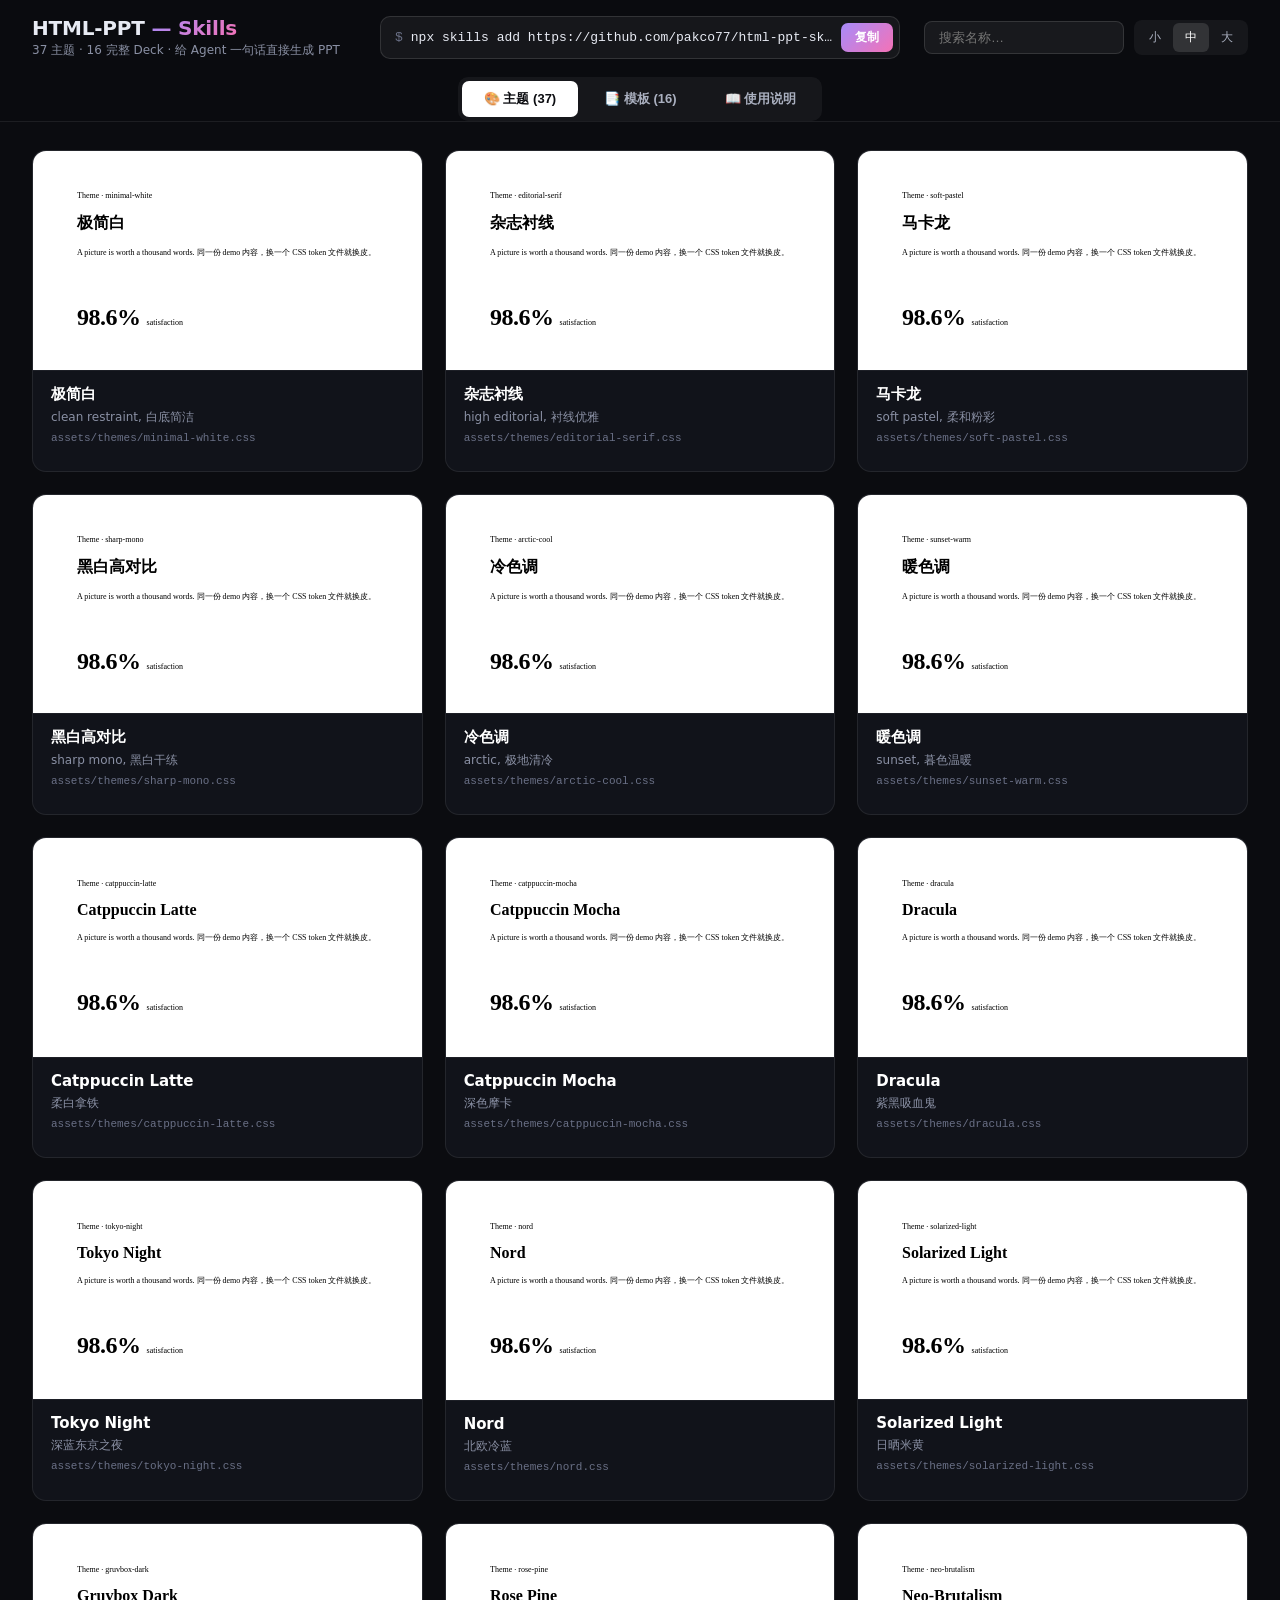
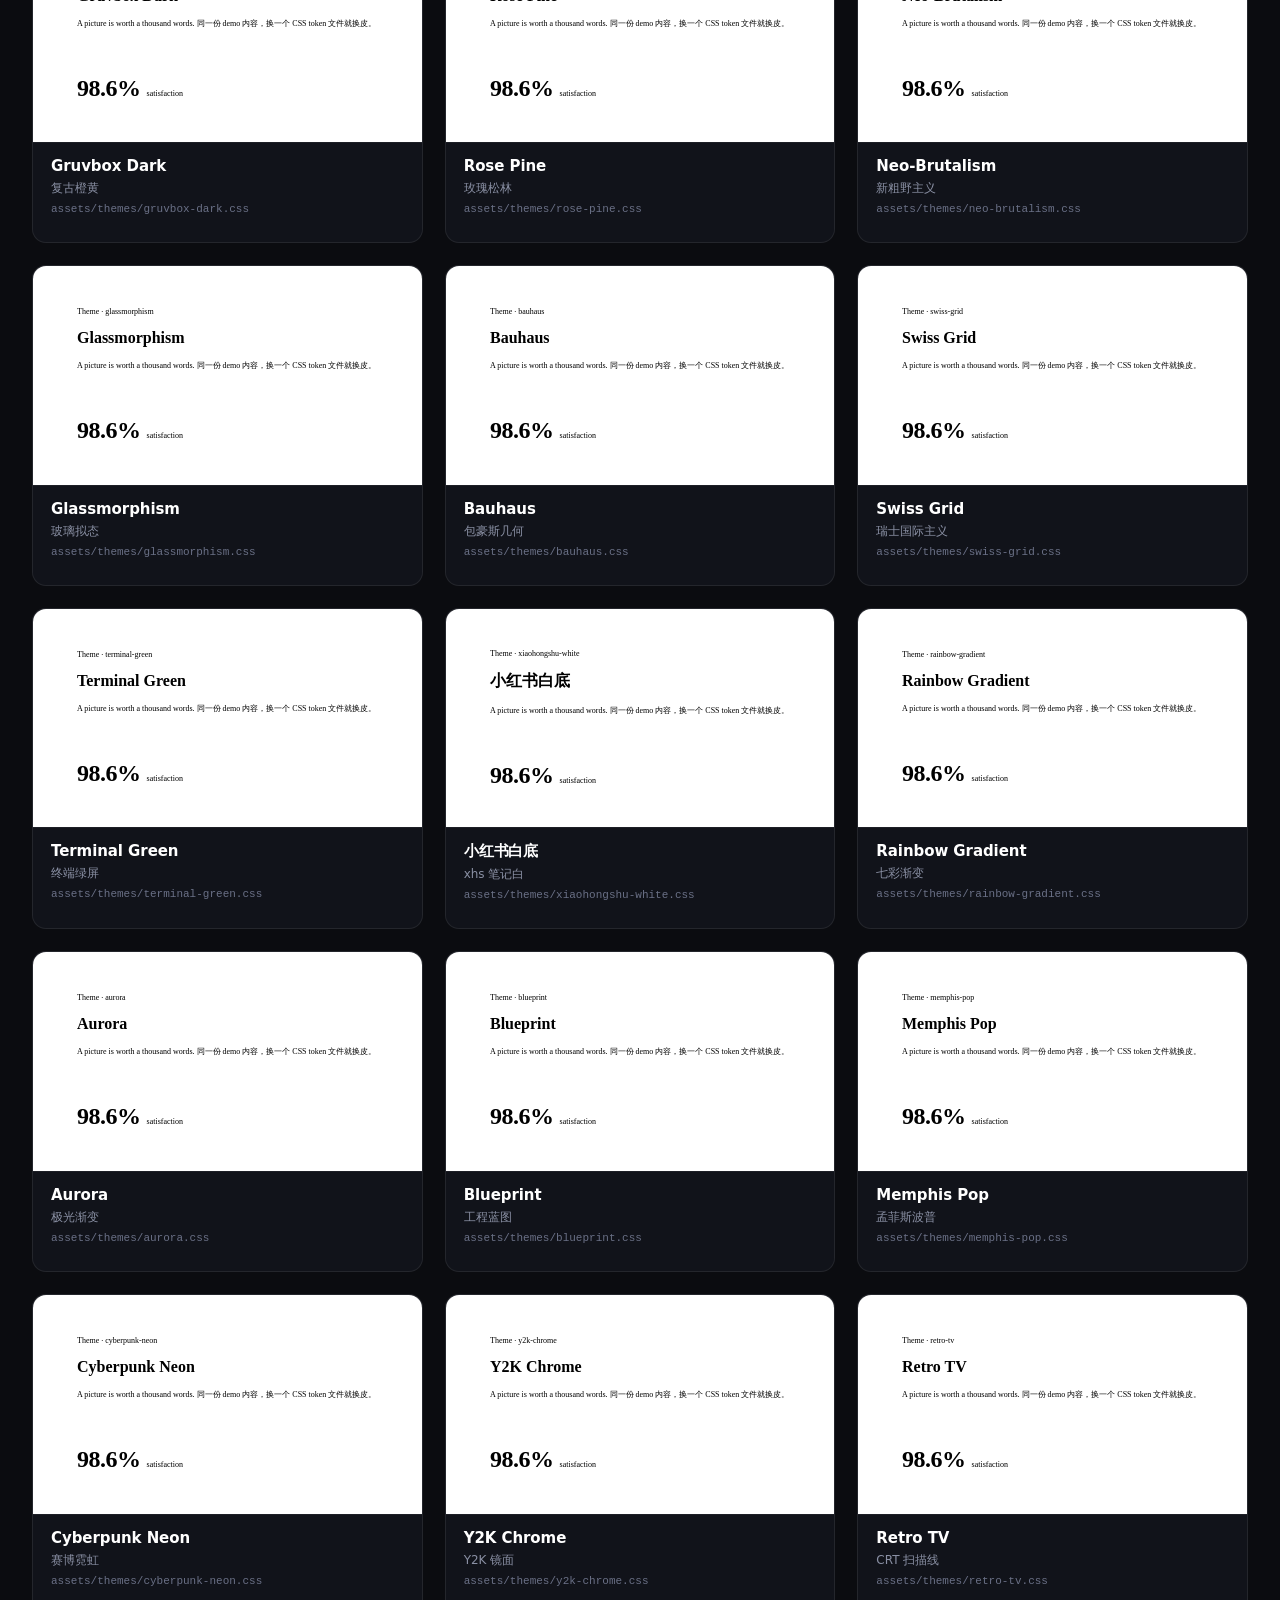
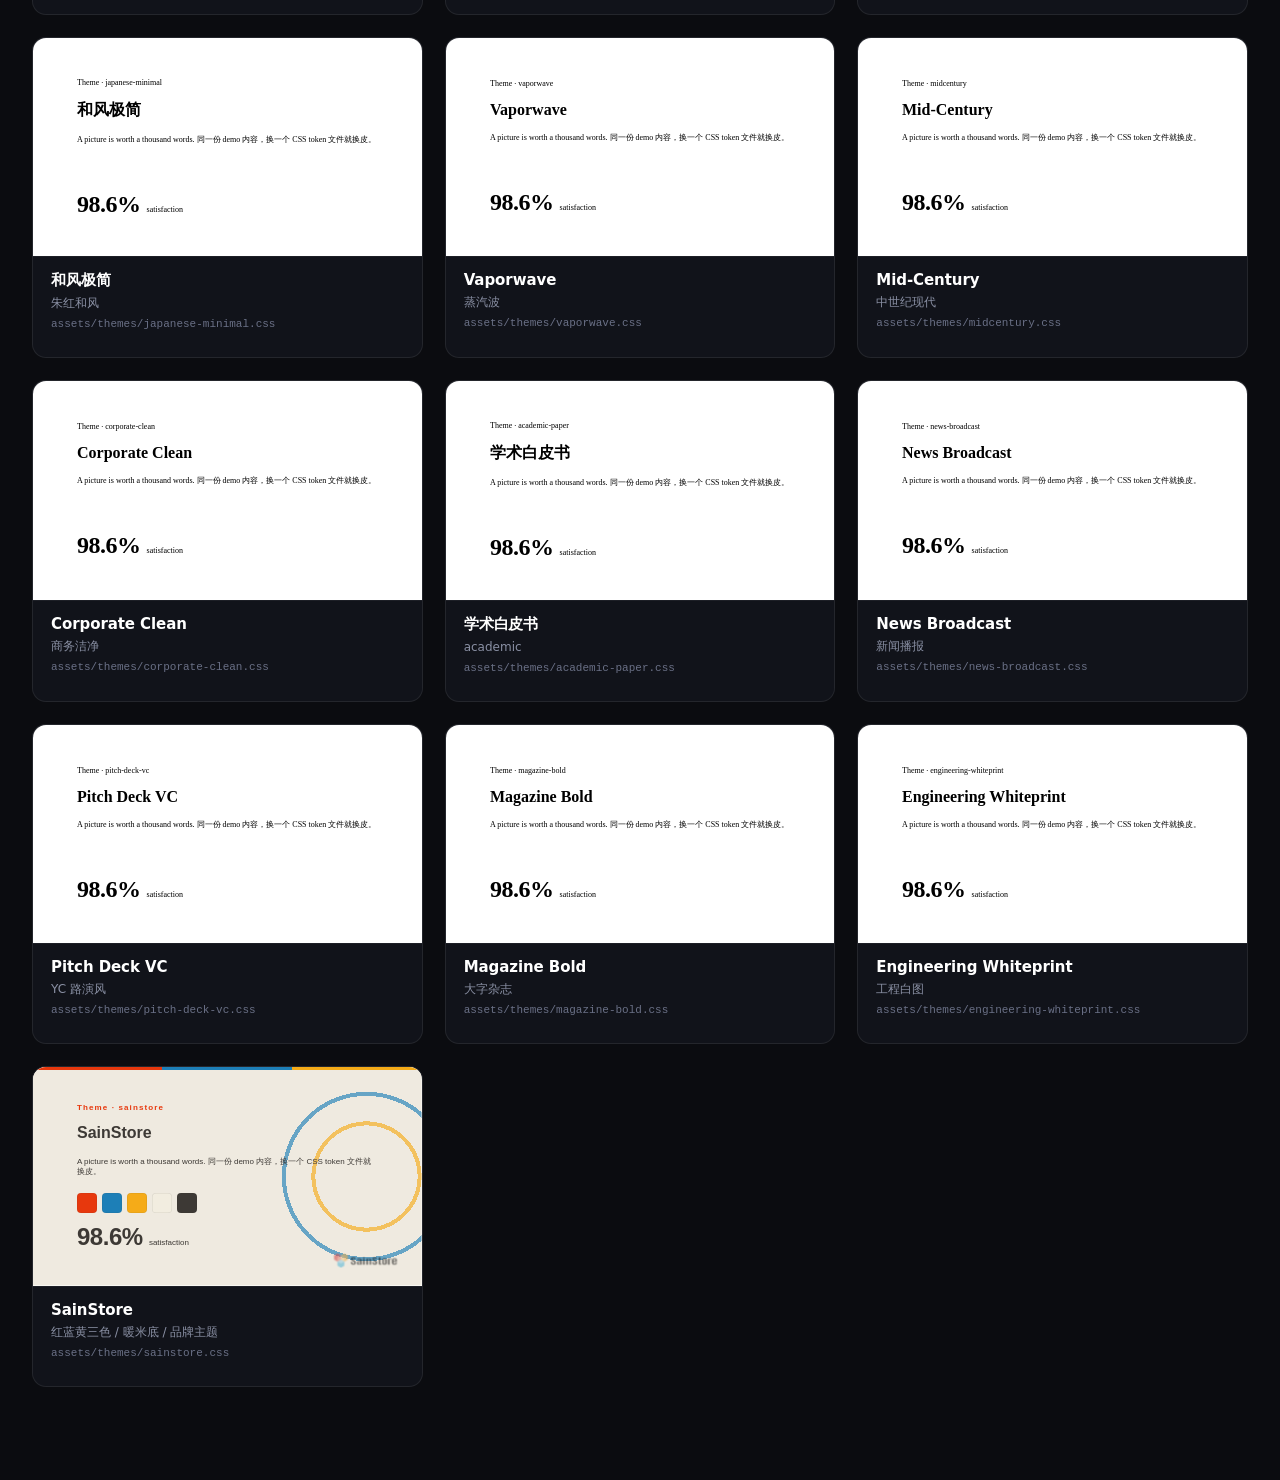
==== templates/style-picker.html @ f99159e6 "feat: bump to 37 themes × 16 full-decks + sainstore + style-picker - Add sainstore theme (electronic" ====
<!DOCTYPE html>
<html lang="zh-CN">
<head>
<meta charset="utf-8">
<title>HTML-PPT — Skills · 风格选择器</title>
<link rel="stylesheet" href="../assets/fonts.css">
<style>
  *{box-sizing:border-box}
  html,body{margin:0;background:#0b0c10;color:#e8ebf4;font-family:'Inter','PingFang SC',system-ui,sans-serif}

  /* ───── Header ───── */
  header{position:sticky;top:0;z-index:50;background:rgba(11,12,16,.92);backdrop-filter:blur(12px);
    border-bottom:1px solid rgba(255,255,255,.08);padding:16px 32px 0;
    display:grid;grid-template-columns:1fr auto 1fr;align-items:center;gap:24px;row-gap:14px}
  header .brand h1{margin:0;font-size:20px;letter-spacing:-.01em;font-weight:800}
  header .brand h1 .accent{background:linear-gradient(135deg,#a78bfa 0%,#f472b6 100%);
    -webkit-background-clip:text;background-clip:text;-webkit-text-fill-color:transparent;color:transparent}
  header .brand .sub{color:#8a90a4;font-size:12px;margin-top:2px}

  /* 中间安装命令 */
  .install{display:flex;align-items:center;gap:8px;background:rgba(255,255,255,.05);
    border:1px solid rgba(255,255,255,.12);border-radius:10px;padding:6px 6px 6px 14px;
    font-family:'JetBrains Mono','SFMono-Regular',monospace;font-size:13px;color:#cfd4e2;
    max-width:520px}
  .install .prompt{color:#6a7086;user-select:none}
  .install code{flex:1;white-space:nowrap;overflow:hidden;text-overflow:ellipsis;color:#e8ebf4}
  .install button{background:linear-gradient(135deg,#a78bfa 0%,#f472b6 100%);color:#fff;border:0;
    padding:6px 14px;border-radius:7px;cursor:pointer;font-size:12px;font-weight:600;
    font-family:'Inter',sans-serif;transition:.15s;white-space:nowrap}
  .install button:hover{transform:translateY(-1px);box-shadow:0 6px 16px rgba(167,139,250,.4)}
  .install button.ok{background:#1aaf6c}

  /* 右上控件 */
  .controls{display:flex;gap:10px;align-items:center;justify-content:flex-end;flex-wrap:wrap}
  .controls input[type=search]{background:rgba(255,255,255,.06);border:1px solid rgba(255,255,255,.12);
    color:#e8ebf4;padding:8px 14px;border-radius:8px;font-size:13px;width:200px;outline:none}
  .controls input[type=search]:focus{border-color:#a78bfa}
  .controls .size-toggle{display:flex;background:rgba(255,255,255,.05);border-radius:8px;padding:3px}
  .controls .size-toggle button{padding:6px 12px;font-size:12px;color:#aab0c0;background:transparent;
    border:0;border-radius:6px;cursor:pointer}
  .controls .size-toggle button.active{background:rgba(255,255,255,.12);color:#fff}

  /* Tabs */
  .tabs{grid-column:1/-1;display:flex;gap:4px;background:rgba(255,255,255,.05);padding:4px;
    border-radius:10px;width:fit-content;margin:0 auto;margin-top:4px}
  .tab{padding:9px 22px;font-size:13px;font-weight:600;color:#aab0c0;border:0;background:transparent;
    border-radius:7px;cursor:pointer;transition:.15s}
  .tab.active{background:#fff;color:#0b0c10}
  .tab:not(.active):hover{color:#fff;background:rgba(255,255,255,.08)}

  /* Grid */
  main{padding:28px 32px 80px}
  .grid{display:grid;gap:22px}
  .grid.size-s{grid-template-columns:repeat(auto-fill,minmax(280px,1fr))}
  .grid.size-m{grid-template-columns:repeat(auto-fill,minmax(380px,1fr))}
  .grid.size-l{grid-template-columns:repeat(auto-fill,minmax(520px,1fr))}

  .card{background:#11131a;border:1px solid rgba(255,255,255,.08);border-radius:14px;overflow:hidden;
    transition:.2s;cursor:pointer;display:flex;flex-direction:column;position:relative}
  .card:hover{border-color:rgba(167,139,250,.5);transform:translateY(-2px);
    box-shadow:0 18px 40px rgba(0,0,0,.4)}
  /* 复制按钮（右上角，独立点击不冒泡） */
  .card .copy-btn{position:absolute;top:10px;left:10px;z-index:12;
    display:inline-flex;align-items:center;gap:6px;
    padding:6px 12px;border-radius:999px;border:0;cursor:pointer;
    background:rgba(11,12,16,.78);color:#fff;font-size:11px;font-weight:600;
    letter-spacing:.04em;backdrop-filter:blur(8px);
    box-shadow:0 4px 12px rgba(0,0,0,.4);
    opacity:0;transform:translateY(-4px);transition:.18s;
    font-family:'Inter',sans-serif}
  .card:hover .copy-btn{opacity:1;transform:translateY(0)}
  .card .copy-btn:hover{background:rgba(167,139,250,.9)}
  .card.copied .copy-btn{opacity:1;transform:translateY(0);background:#1aaf6c}
  /* 右下角放大提示 */
  .card .zoom-hint{position:absolute;bottom:78px;right:10px;z-index:11;
    padding:5px 10px;border-radius:6px;font-size:10px;letter-spacing:.06em;
    background:rgba(11,12,16,.7);color:#cfd4e2;backdrop-filter:blur(6px);
    opacity:0;transition:.18s;pointer-events:none;font-family:'JetBrains Mono',monospace}
  .card:hover .zoom-hint{opacity:1}
  .preview{position:relative;background:#fff;aspect-ratio:16/9;overflow:hidden}
  .preview iframe{position:absolute;top:0;left:0;width:200%;height:200%;border:0;
    transform:scale(.5);transform-origin:top left;pointer-events:none}
  .preview .badge{position:absolute;top:10px;right:10px;padding:4px 10px;border-radius:999px;
    background:rgba(0,0,0,.55);color:#fff;font-size:10px;letter-spacing:.1em;text-transform:uppercase;
    font-family:'JetBrains Mono',monospace;backdrop-filter:blur(6px);z-index:10}
  .preview .badge.extracted{background:rgba(96,165,250,.7)}
  .preview .badge.scenario{background:rgba(167,139,250,.7)}
  .meta{padding:14px 18px 16px;border-top:1px solid rgba(255,255,255,.05)}
  .meta .name{font-size:15px;font-weight:700;color:#fff;margin:0 0 4px;letter-spacing:-.005em}
  .meta .desc{font-size:12px;color:#8a90a4;margin:0;line-height:1.5}
  .meta .id{font-family:'JetBrains Mono',monospace;font-size:11px;color:#6a7086;margin-top:6px}

  .empty{padding:60px 20px;text-align:center;color:#6a7086;font-size:14px}

  /* Modal 放大预览 */
  .modal{position:fixed;inset:0;background:rgba(0,0,0,.85);z-index:100;display:none;
    align-items:center;justify-content:center;padding:40px}
  .modal.open{display:flex}
  .modal-wrap{position:relative;width:min(1280px,100%);height:min(720px,100%)}
  .modal-inner{background:#fff;width:100%;height:100%;
    border-radius:14px;overflow:hidden;position:relative;box-shadow:0 40px 100px rgba(0,0,0,.6)}
  .modal-inner iframe{width:100%;height:100%;border:0;display:block}
  .modal-close{position:absolute;top:-44px;right:0;background:rgba(255,255,255,.1);color:#fff;
    border:0;width:36px;height:36px;border-radius:50%;cursor:pointer;font-size:20px}
  .modal-close:hover{background:rgba(255,255,255,.2)}
  .modal-name{position:absolute;top:-44px;left:0;color:#e8ebf4;font-size:14px;
    font-family:'JetBrains Mono',monospace}
  .modal-copy{position:absolute;top:-44px;right:50px;background:linear-gradient(135deg,#a78bfa,#f472b6);
    color:#fff;border:0;padding:8px 16px;border-radius:8px;cursor:pointer;font-size:12px;
    font-weight:600;font-family:'Inter',sans-serif;display:inline-flex;align-items:center;gap:6px}
  .modal-copy:hover{transform:translateY(-1px);box-shadow:0 6px 16px rgba(167,139,250,.4)}
  .modal-copy.ok{background:#1aaf6c}

  /* Toast */
  .toast{position:fixed;bottom:30px;left:50%;transform:translateX(-50%) translateY(80px);
    background:#1aaf6c;color:#fff;padding:14px 24px;border-radius:12px;
    box-shadow:0 18px 40px rgba(0,0,0,.5);font-size:14px;font-weight:600;z-index:200;
    opacity:0;transition:.3s;pointer-events:none;display:flex;align-items:center;gap:10px}
  .toast.show{opacity:1;transform:translateX(-50%) translateY(0)}
  .toast .icon{font-size:18px}

  /* 使用说明页 */
  .guide{max-width:920px;margin:0 auto;padding:8px 4px 0}
  .guide h2{font-size:22px;margin:36px 0 14px;color:#fff;letter-spacing:-.01em;
    display:flex;align-items:center;gap:10px}
  .guide h2 .num{display:inline-flex;align-items:center;justify-content:center;
    width:30px;height:30px;border-radius:8px;background:linear-gradient(135deg,#a78bfa,#f472b6);
    font-size:14px;font-weight:800;color:#fff}
  .guide h2:first-child{margin-top:0}
  .guide p,.guide li{color:#aab0c0;line-height:1.7;font-size:14px}
  .guide ul{padding-left:22px;margin:8px 0}
  .guide .block{background:#11131a;border:1px solid rgba(255,255,255,.08);
    border-radius:12px;padding:18px 22px;margin:14px 0}
  .guide code,.guide .cmd{font-family:'JetBrains Mono',monospace;font-size:13px;
    background:rgba(167,139,250,.12);color:#cfd4e2;padding:2px 7px;border-radius:5px}
  .guide .cmd-block{display:flex;align-items:center;gap:10px;background:#0d0f14;
    border:1px solid rgba(255,255,255,.1);border-radius:10px;padding:12px 14px;margin:10px 0;
    font-family:'JetBrains Mono',monospace;font-size:13px;color:#e8ebf4}
  .guide .cmd-block .prompt{color:#6a7086}
  .guide .cmd-block code{background:transparent;padding:0;color:#e8ebf4;flex:1;
    white-space:pre-wrap;word-break:break-all}
  .guide .cmd-block button{background:rgba(167,139,250,.2);color:#cfd4e2;border:1px solid rgba(167,139,250,.3);
    padding:5px 12px;border-radius:6px;cursor:pointer;font-size:11px;font-weight:600;
    font-family:'Inter',sans-serif}
  .guide .cmd-block button:hover{background:rgba(167,139,250,.35);color:#fff}
  .guide .cmd-block button.ok{background:#1aaf6c;color:#fff;border-color:#1aaf6c}
  .guide .example{border-left:3px solid #a78bfa;padding:6px 0 6px 14px;margin:10px 0;
    color:#e8ebf4;font-size:14px;font-style:italic}
  .guide table{width:100%;border-collapse:collapse;margin:8px 0}
  .guide table td{padding:9px 14px;border-bottom:1px solid rgba(255,255,255,.06);font-size:13px}
  .guide table td:first-child{font-family:'JetBrains Mono',monospace;color:#a78bfa;
    width:200px;font-weight:600}
  .guide table td:last-child{color:#aab0c0}
  .guide a{color:#a78bfa;text-decoration:none;border-bottom:1px dashed rgba(167,139,250,.4)}
  .guide a:hover{color:#f472b6;border-bottom-color:#f472b6}
  .guide .links{display:flex;flex-wrap:wrap;gap:10px;margin-top:10px}
  .guide .links a{display:inline-flex;align-items:center;gap:6px;padding:8px 16px;
    background:rgba(167,139,250,.1);border:1px solid rgba(167,139,250,.3);border-radius:8px;
    border-bottom:1px solid rgba(167,139,250,.3);font-size:13px;font-weight:600}
  .guide .links a:hover{background:rgba(167,139,250,.2);border-color:#a78bfa;transform:translateY(-1px)}

  @media (max-width:920px){
    header{grid-template-columns:1fr;text-align:center}
    .install{max-width:none}
    .controls{justify-content:center}
    .tabs{margin-top:0}
  }
</style>
</head>
<body>

<header>
  <div class="brand">
    <h1>HTML-PPT <span class="accent">— Skills</span></h1>
    <div class="sub">37 主题 · 16 完整 Deck · 给 Agent 一句话直接生成 PPT</div>
  </div>

  <div class="install" id="install-bar" title="点击复制安装命令">
    <span class="prompt">$</span>
    <code id="install-cmd">npx skills add https://github.com/pakco77/html-ppt-skill</code>
    <button id="install-copy">复制</button>
  </div>

  <div class="controls">
    <input type="search" id="search" placeholder="搜索名称…">
    <div class="size-toggle">
      <button data-size="s">小</button>
      <button data-size="m" class="active">中</button>
      <button data-size="l">大</button>
    </div>
  </div>

  <div class="tabs">
    <button class="tab active" data-view="themes">🎨 主题 (37)</button>
    <button class="tab" data-view="decks">📑 模板 (16)</button>
    <button class="tab" data-view="guide">📖 使用说明</button>
  </div>
</header>

<main>
  <div id="grid" class="grid size-m"></div>
  <div id="empty" class="empty" style="display:none">没有匹配的风格</div>
  <div id="guide" class="guide" style="display:none"></div>
</main>

<div class="toast" id="toast">
  <span class="icon">✓</span>
  <span id="toast-text">已复制 Prompt — 粘到 Claude / Codex / Hermes 即用</span>
</div>

<div class="modal" id="modal">
  <div class="modal-wrap">
    <span class="modal-name" id="modal-name"></span>
    <button class="modal-copy" id="modal-copy">📋 复制 Prompt</button>
    <button class="modal-close" id="modal-close">×</button>
    <div class="modal-inner">
      <iframe id="modal-iframe" src="" allow="fullscreen" allowfullscreen></iframe>
    </div>
  </div>
</div>

<script>
const REPO_URL = 'https://github.com/pakco77/html-ppt-skill';
const INSTALL_CMD = 'npx skills add ' + REPO_URL;

/* ───── 37 主题 ───── */
const THEMES = [
  ['minimal-white',      '极简白',           'clean restraint, 白底简洁'],
  ['editorial-serif',    '杂志衬线',         'high editorial, 衬线优雅'],
  ['soft-pastel',        '马卡龙',           'soft pastel, 柔和粉彩'],
  ['sharp-mono',         '黑白高对比',       'sharp mono, 黑白干练'],
  ['arctic-cool',        '冷色调',           'arctic, 极地清冷'],
  ['sunset-warm',        '暖色调',           'sunset, 暮色温暖'],
  ['catppuccin-latte',   'Catppuccin Latte', '柔白拿铁'],
  ['catppuccin-mocha',   'Catppuccin Mocha', '深色摩卡'],
  ['dracula',            'Dracula',          '紫黑吸血鬼'],
  ['tokyo-night',        'Tokyo Night',      '深蓝东京之夜'],
  ['nord',               'Nord',             '北欧冷蓝'],
  ['solarized-light',    'Solarized Light',  '日晒米黄'],
  ['gruvbox-dark',       'Gruvbox Dark',     '复古橙黄'],
  ['rose-pine',          'Rose Pine',        '玫瑰松林'],
  ['neo-brutalism',      'Neo-Brutalism',    '新粗野主义'],
  ['glassmorphism',      'Glassmorphism',    '玻璃拟态'],
  ['bauhaus',            'Bauhaus',          '包豪斯几何'],
  ['swiss-grid',         'Swiss Grid',       '瑞士国际主义'],
  ['terminal-green',     'Terminal Green',   '终端绿屏'],
  ['xiaohongshu-white',  '小红书白底',       'xhs 笔记白'],
  ['rainbow-gradient',   'Rainbow Gradient', '七彩渐变'],
  ['aurora',             'Aurora',           '极光渐变'],
  ['blueprint',          'Blueprint',        '工程蓝图'],
  ['memphis-pop',        'Memphis Pop',      '孟菲斯波普'],
  ['cyberpunk-neon',     'Cyberpunk Neon',   '赛博霓虹'],
  ['y2k-chrome',         'Y2K Chrome',       'Y2K 镜面'],
  ['retro-tv',           'Retro TV',         'CRT 扫描线'],
  ['japanese-minimal',   '和风极简',         '朱红和风'],
  ['vaporwave',          'Vaporwave',        '蒸汽波'],
  ['midcentury',         'Mid-Century',      '中世纪现代'],
  ['corporate-clean',    'Corporate Clean',  '商务洁净'],
  ['academic-paper',     '学术白皮书',       'academic'],
  ['news-broadcast',     'News Broadcast',   '新闻播报'],
  ['pitch-deck-vc',      'Pitch Deck VC',    'YC 路演风'],
  ['magazine-bold',      'Magazine Bold',    '大字杂志'],
  ['engineering-whiteprint','Engineering Whiteprint','工程白图'],
  ['sainstore',          'SainStore',        '红蓝黄三色 / 暖米底 / 品牌主题']
];

/* ───── 16 完整 Deck ───── */
const DECKS = [
  ['xhs-white-editorial',      '白底杂志风',        'extracted', '小红书图文 / 生活方式'],
  ['graphify-dark-graph',      '暗底知识图谱',      'extracted', 'AI / 图谱 / 数据产品'],
  ['knowledge-arch-blueprint', '奶油蓝图架构',      'extracted', '架构图 / 系统思考'],
  ['hermes-cyber-terminal',    '暗终端 cyber',      'extracted', 'devtool / agent demo'],
  ['obsidian-claude-gradient', 'GitHub 暗紫渐变',   'extracted', '工具讲解 / LLM 产品'],
  ['testing-safety-alert',     '红琥珀警示',        'extracted', '安全 / 事故复盘 / AI safety'],
  ['xhs-pastel-card',          '柔和马卡龙',        'extracted', '生活方式 / 软情绪'],
  ['dir-key-nav-minimal',      '方向键 8 色极简',    'extracted', 'keynote / 一页一观点'],
  ['pitch-deck',               'Pitch Deck',        'scenario',  '融资 / 创业路演'],
  ['product-launch',           'Product Launch',    'scenario',  '产品发布 / 发布会'],
  ['tech-sharing',             '技术分享',          'scenario',  '内部技术分享 / 大会演讲'],
  ['weekly-report',            'Weekly Report',     'scenario',  '周报 / 业务复盘'],
  ['xhs-post',                 '小红书 9 屏 3:4',   'scenario',  '小红书 / IG 轮播'],
  ['course-module',            '课程模块',          'scenario',  '在线课程 / workshop'],
  ['presenter-mode-reveal',    '🎤 演讲者模式',     'scenario',  '带逐字稿 / speaker view'],
  ['sainstore',                'SainStore 周报',    'scenario',  'SainStore 品牌 / 三色圆环 / 周报']
];

/* ───── 复制 Prompt 生成器 ───── */
function themePrompt(name, zh){
  return `请使用 html-ppt skill 帮我做一份 PPT。
- 主题(theme) = ${name}（${zh}）
- 页数：8 页（你可按内容调整）
- 输出：一个完整 deck 目录，包含 index.html + 必要 CSS/JS
- 风格要求：套用 assets/themes/${name}.css，所有视觉 token 用该主题；不要修改主题文件本身
- 内容：[在此粘贴你的内容大纲 / 主题方向 / 关键论点]
请生成完整可直接浏览器打开的 HTML。`;
}

function deckPrompt(name, zh, kind){
  return `请使用 html-ppt skill 的 full-deck 模板生成一份 PPT。
- 模板(template) = ${name}（${zh}）
- 路径：templates/full-decks/${name}/
- 输出：基于该模板复制一份新 deck，替换为我的内容
- 保留模板的 .tpl-${name} 作用域 CSS 和所有视觉元素
- 内容：[在此粘贴你的内容大纲 / 关键数据 / 章节结构]
请生成完整可直接浏览器打开的 HTML。`;
}

/* ───── 复制 & Toast ───── */
async function copyToClipboard(text){
  try{
    await navigator.clipboard.writeText(text);
    return true;
  }catch(e){
    // fallback
    const ta = document.createElement('textarea');
    ta.value = text; ta.style.position='fixed'; ta.style.opacity='0';
    document.body.appendChild(ta); ta.select();
    try{ document.execCommand('copy'); document.body.removeChild(ta); return true; }
    catch(_){ document.body.removeChild(ta); return false; }
  }
}

const toast = document.getElementById('toast');
const toastText = document.getElementById('toast-text');
let toastTimer = null;
function showToast(msg){
  toastText.textContent = msg;
  toast.classList.add('show');
  clearTimeout(toastTimer);
  toastTimer = setTimeout(()=>toast.classList.remove('show'), 2400);
}

/* ───── 主题预览 demo HTML ───── */
function themeDemo(themeName, label){
  return `<!doctype html><html><head><meta charset="utf-8">
<link rel="stylesheet" href="../assets/fonts.css">
<link rel="stylesheet" href="../assets/base.css">
<link rel="stylesheet" href="../assets/themes/${themeName}.css">
<style>
  html,body{margin:0;height:100%;overflow:hidden}
  .wrap{position:absolute;inset:0;display:flex;flex-direction:column;justify-content:center;
    padding:64px 88px;box-sizing:border-box;background:var(--bg);color:var(--text-1);
    font-family:var(--font-sans)}
  .swatch{display:flex;gap:10px;margin-top:16px}
  .swatch div{width:38px;height:38px;border-radius:8px;border:1px solid var(--border)}
  .kpi{font-size:48px;font-weight:800;letter-spacing:-.02em}
</style></head><body><div class="wrap">
  <p class="kicker">Theme · ${themeName}</p>
  <h1 class="h1" style="margin:8px 0 12px">${label}</h1>
  <p class="lede">A picture is worth a thousand words. 同一份 demo 内容，换一个 CSS token 文件就换皮。</p>
  <div class="swatch">
    <div style="background:var(--accent)"></div>
    <div style="background:var(--accent-2,var(--accent))"></div>
    <div style="background:var(--accent-3,var(--accent))"></div>
    <div style="background:var(--surface-2)"></div>
    <div style="background:var(--text-1)"></div>
  </div>
  <p style="margin-top:20px"><span class="kpi">98.6%</span> <span class="dim" style="margin-left:8px">satisfaction</span></p>
</div></body></html>`;
}

/* ───── 渲染 ───── */
const grid = document.getElementById('grid');
const emptyEl = document.getElementById('empty');
const guideEl = document.getElementById('guide');
let view = 'themes';
let q = '';

function render(){
  // 模式切换
  if(view==='guide'){
    grid.style.display='none';
    emptyEl.style.display='none';
    guideEl.style.display='block';
    renderGuide();
    return;
  }
  grid.style.display='grid';
  guideEl.style.display='none';

  grid.innerHTML = '';
  const items = view==='themes' ? THEMES : DECKS;
  const filtered = items.filter(it=>{
    if(!q) return true;
    return it.join(' ').toLowerCase().includes(q.toLowerCase());
  });
  if(filtered.length===0){ emptyEl.style.display='block'; return }
  emptyEl.style.display='none';

  filtered.forEach(it=>{
    const card = document.createElement('div');
    card.className = 'card';
    let promptText, modalSrc, modalLabel;

    if(view==='themes'){
      const [name,zh,desc] = it;
      promptText = themePrompt(name, zh);
      // 用 srcdoc 而非 data: URL —— data URL 没有 base，无法解析 ../assets/ 相对路径
      modalSrc = {srcdoc: themeDemo(name,zh)};
      modalLabel = `${zh} · ${name}`;
      card.innerHTML = `
        <button class="copy-btn" type="button">📋 复制 Prompt</button>
        <span class="zoom-hint">CLICK TO ZOOM</span>
        <div class="preview">
          <iframe srcdoc='${themeDemo(name,zh).replace(/'/g,"&apos;")}' loading="lazy"></iframe>
        </div>
        <div class="meta">
          <p class="name">${zh}</p>
          <p class="desc">${desc}</p>
          <p class="id">assets/themes/${name}.css</p>
        </div>`;
    }else{
      const [name,zh,kind,desc] = it;
      promptText = deckPrompt(name, zh, kind);
      modalSrc = {src: `full-decks/${name}/index.html`};
      modalLabel = `${zh} · ${name}`;
      card.innerHTML = `
        <button class="copy-btn" type="button">📋 复制 Prompt</button>
        <span class="zoom-hint">CLICK TO ZOOM</span>
        <div class="preview">
          <span class="badge ${kind}">${kind}</span>
          <iframe src="full-decks/${name}/index.html" loading="lazy"></iframe>
        </div>
        <div class="meta">
          <p class="name">${zh}</p>
          <p class="desc">${desc}</p>
          <p class="id">templates/full-decks/${name}/</p>
        </div>`;
    }

    // 整卡点击 → 放大预览（携带 prompt 供 modal 复制用）
    card.addEventListener('click',()=>openModal(modalSrc, modalLabel, promptText));

    // 右上角复制按钮 → 复制 Prompt，不冒泡
    const copyBtn = card.querySelector('.copy-btn');
    copyBtn.addEventListener('click', async (e)=>{
      e.stopPropagation();
      const ok = await copyToClipboard(promptText);
      if(ok){
        card.classList.add('copied');
        copyBtn.textContent = '✓ 已复制';
        showToast(`已复制「${card.querySelector('.name').textContent}」Prompt — 粘到 Agent 即用`);
        setTimeout(()=>{
          card.classList.remove('copied');
          copyBtn.textContent = '📋 复制 Prompt';
        }, 2400);
      }else{
        showToast('复制失败，请手动选中文本');
      }
    });

    grid.appendChild(card);
  });
}

/* ───── 使用说明 ───── */
function renderGuide(){
  guideEl.innerHTML = `
    <h2><span class="num">1</span>一行命令安装</h2>
    <p>装好后，任何支持 AgentSkill 的 agent（Claude Code / Codex / Cursor / Hermes Agent 等）都能调用这套能力。</p>
    <div class="cmd-block">
      <span class="prompt">$</span>
      <code>${INSTALL_CMD}</code>
      <button data-copy="${INSTALL_CMD}">复制</button>
    </div>
    <div class="links">
      <a href="${REPO_URL}" target="_blank">📦 GitHub 仓库</a>
      <a href="${REPO_URL}/archive/refs/heads/main.zip">⬇️ 直接下载 ZIP</a>
      <a href="${REPO_URL}/releases" target="_blank">🏷 Releases</a>
    </div>

    <h2><span class="num">2</span>如何让 Agent 用</h2>
    <div class="block">
      <p style="margin-top:0"><b style="color:#fff">最快路径：</b>到 <code>🎨 主题</code> 或 <code>📑 模板</code> 标签页，点任意一张卡片就把对应的 Prompt 复制到剪贴板了。直接粘到你的 Agent 对话框，把方括号 <code>[在此粘贴你的内容大纲]</code> 换成你自己的内容即可。</p>
    </div>
    <p style="margin-top:14px;color:#8a90a4"><b style="color:#cfd4e2">四步流程：</b></p>
    <ul>
      <li>装好 skill（上面那条命令）</li>
      <li>在 picker 里挑一个主题 / 模板，点卡复制 Prompt</li>
      <li>粘到 Agent，补内容，回车</li>
      <li>Agent 生成 deck 目录，浏览器打开 <code>index.html</code> 即用</li>
    </ul>

    <h2><span class="num">3</span>例句（可直接说给 Agent 听）</h2>
    <div class="example">"做一份 8 页的技术分享 slides，用 cyberpunk-neon 主题"</div>
    <div class="example">"把这段 outline 变成投资人 pitch deck，用 pitch-deck-vc 主题"</div>
    <div class="example">"做一个小红书图文，9 张，用 xhs-pastel-card 模板"</div>
    <div class="example">"做一份带演讲者模式的产品分享，用 presenter-mode-reveal 模板，每页带 200 字逐字稿"</div>
    <div class="example">"做一份 SainStore 周报，用 sainstore 主题，KPI / Pipeline / 阻塞项三段"</div>

    <h2><span class="num">4</span>键盘快捷键（生成的 deck 自带运行时）</h2>
    <table>
      <tr><td>← → Space PgUp/PgDn Home End</td><td>翻页</td></tr>
      <tr><td>F</td><td>全屏</td></tr>
      <tr><td>S</td><td>打开演讲者窗口（磁吸卡片模式，含 CURRENT/NEXT/SCRIPT/TIMER）</td></tr>
      <tr><td>N</td><td>底部 notes 抽屉</td></tr>
      <tr><td>R</td><td>重置计时器（演讲者窗口内）</td></tr>
      <tr><td>O</td><td>slide 总览网格</td></tr>
      <tr><td>T</td><td>切换主题（自动同步到演讲者窗口）</td></tr>
      <tr><td>A</td><td>在当前 slide 循环演示一个动画</td></tr>
      <tr><td>#/N （URL 哈希）</td><td>深链到第 N 页</td></tr>
      <tr><td>?preview=N</td><td>预览模式（只显示单页，隐藏 chrome）</td></tr>
    </table>

    <h2><span class="num">5</span>资源 & 文档</h2>
    <div class="links">
      <a href="${REPO_URL}/blob/main/README.zh-CN.md" target="_blank">📖 中文 README</a>
      <a href="${REPO_URL}/blob/main/SKILL.md" target="_blank">🤖 SKILL.md（给 Agent 看的）</a>
      <a href="${REPO_URL}/blob/main/references/themes.md" target="_blank">🎨 主题清单</a>
      <a href="${REPO_URL}/blob/main/references/full-decks.md" target="_blank">📑 完整 Deck 模板</a>
      <a href="${REPO_URL}/blob/main/references/presenter-mode.md" target="_blank">🎤 演讲者模式指南</a>
    </div>
    <p style="margin-top:24px;color:#6a7086;font-size:12px;text-align:center">
      💡 提示：所有主题/模板均为纯静态 HTML/CSS/JS，只用 CDN 字体。生成的 deck 离线也能跑。
    </p>
  `;
  // 绑定 guide 里的复制按钮
  guideEl.querySelectorAll('button[data-copy]').forEach(btn=>{
    btn.addEventListener('click', async ()=>{
      const ok = await copyToClipboard(btn.dataset.copy);
      if(ok){
        const orig = btn.textContent;
        btn.textContent = '✓ 已复制';
        btn.classList.add('ok');
        showToast('已复制安装命令');
        setTimeout(()=>{ btn.textContent = orig; btn.classList.remove('ok'); }, 2000);
      }
    });
  });
}

/* ───── 顶部安装栏复制 ───── */
const installBar = document.getElementById('install-bar');
const installBtn = document.getElementById('install-copy');
async function copyInstall(){
  const ok = await copyToClipboard(INSTALL_CMD);
  if(ok){
    installBtn.textContent = '✓ 已复制';
    installBtn.classList.add('ok');
    showToast('已复制安装命令 — 粘到终端运行');
    setTimeout(()=>{ installBtn.textContent = '复制'; installBtn.classList.remove('ok'); }, 2000);
  }
}
installBtn.addEventListener('click', e=>{ e.stopPropagation(); copyInstall(); });
installBar.addEventListener('click', copyInstall);

/* ───── Tab / 搜索 / 尺寸 ───── */
document.querySelectorAll('.tab').forEach(btn=>{
  btn.addEventListener('click',()=>{
    document.querySelectorAll('.tab').forEach(b=>b.classList.remove('active'));
    btn.classList.add('active');
    view = btn.dataset.view;
    // guide 模式下隐藏搜索 / 尺寸
    const ctrls = document.querySelector('.controls');
    ctrls.style.visibility = view==='guide' ? 'hidden' : 'visible';
    render();
  });
});

document.querySelectorAll('.size-toggle button').forEach(btn=>{
  btn.addEventListener('click',()=>{
    document.querySelectorAll('.size-toggle button').forEach(b=>b.classList.remove('active'));
    btn.classList.add('active');
    grid.className = 'grid size-'+btn.dataset.size;
  });
});

document.getElementById('search').addEventListener('input',e=>{
  q = e.target.value;
  render();
});

/* ───── Modal 放大预览 ───── */
const modal = document.getElementById('modal');
const modalIframe = document.getElementById('modal-iframe');
const modalName = document.getElementById('modal-name');
const modalCopy = document.getElementById('modal-copy');
let modalPrompt = '';
function openModal(src, name, prompt){
  // src 形如 {srcdoc:'...'} 或 {src:'...'}；先清空两个属性避免互相干扰
  modalIframe.removeAttribute('srcdoc');
  modalIframe.removeAttribute('src');
  if(src && typeof src === 'object' && 'srcdoc' in src){
    modalIframe.srcdoc = src.srcdoc;
  }else if(src && typeof src === 'object' && 'src' in src){
    modalIframe.src = src.src;
  }else if(typeof src === 'string'){
    modalIframe.src = src; // 兜底旧调用
  }
  modalName.textContent = name;
  modalPrompt = prompt || '';
  modalCopy.style.display = prompt ? 'inline-flex' : 'none';
  modalCopy.textContent = '📋 复制 Prompt';
  modalCopy.classList.remove('ok');
  modal.classList.add('open');
}
function closeModal(){
  modal.classList.remove('open');
  modalIframe.removeAttribute('srcdoc');
  modalIframe.removeAttribute('src');
}
document.getElementById('modal-close').addEventListener('click', closeModal);
modal.addEventListener('click', e => { if(e.target === modal) closeModal(); });
document.addEventListener('keydown', e => { if(e.key === 'Escape' && modal.classList.contains('open')) closeModal(); });
modalCopy.addEventListener('click', async e => {
  e.stopPropagation();
  if(!modalPrompt) return;
  const ok = await copyToClipboard(modalPrompt);
  if(ok){
    modalCopy.textContent = '✓ 已复制';
    modalCopy.classList.add('ok');
    showToast('已复制 Prompt — 粘到 Agent 即用');
    setTimeout(()=>{
      modalCopy.textContent = '📋 复制 Prompt';
      modalCopy.classList.remove('ok');
    }, 2000);
  }
});

render();
</script>
</body>
</html>
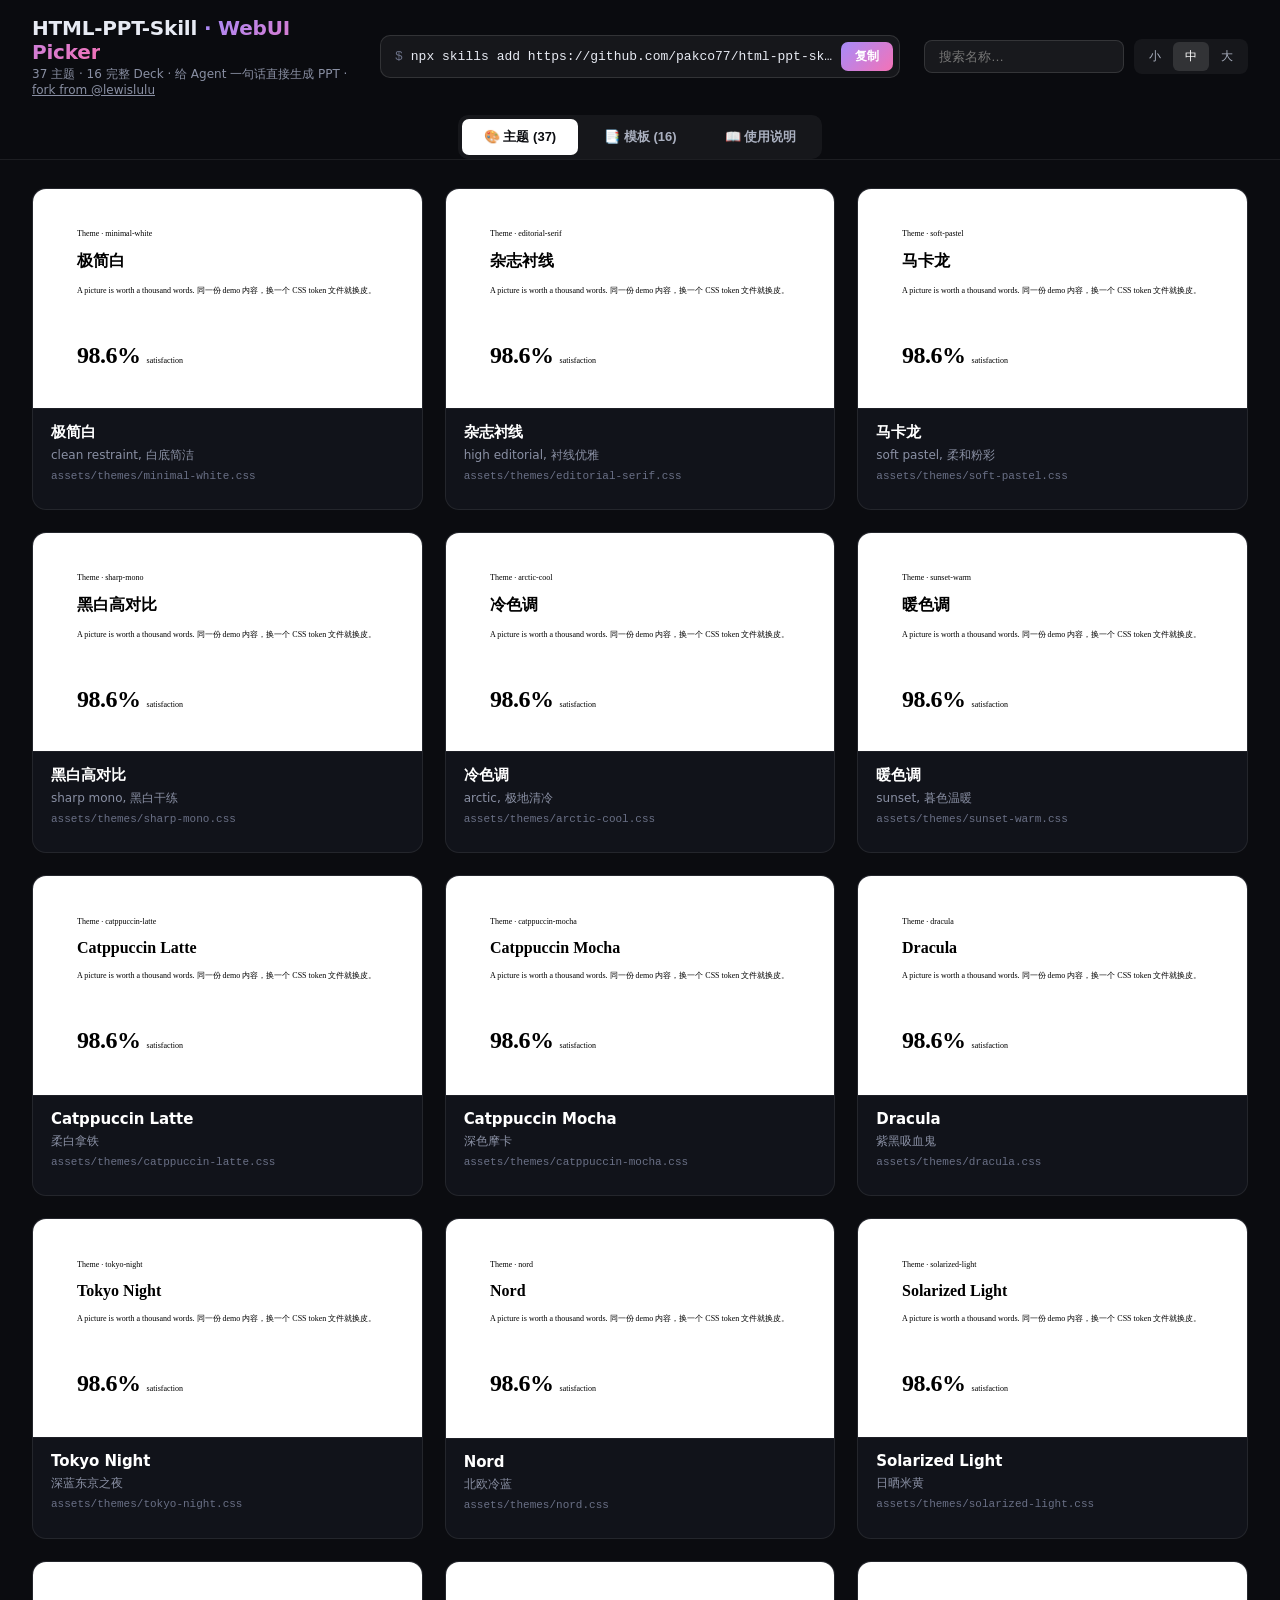
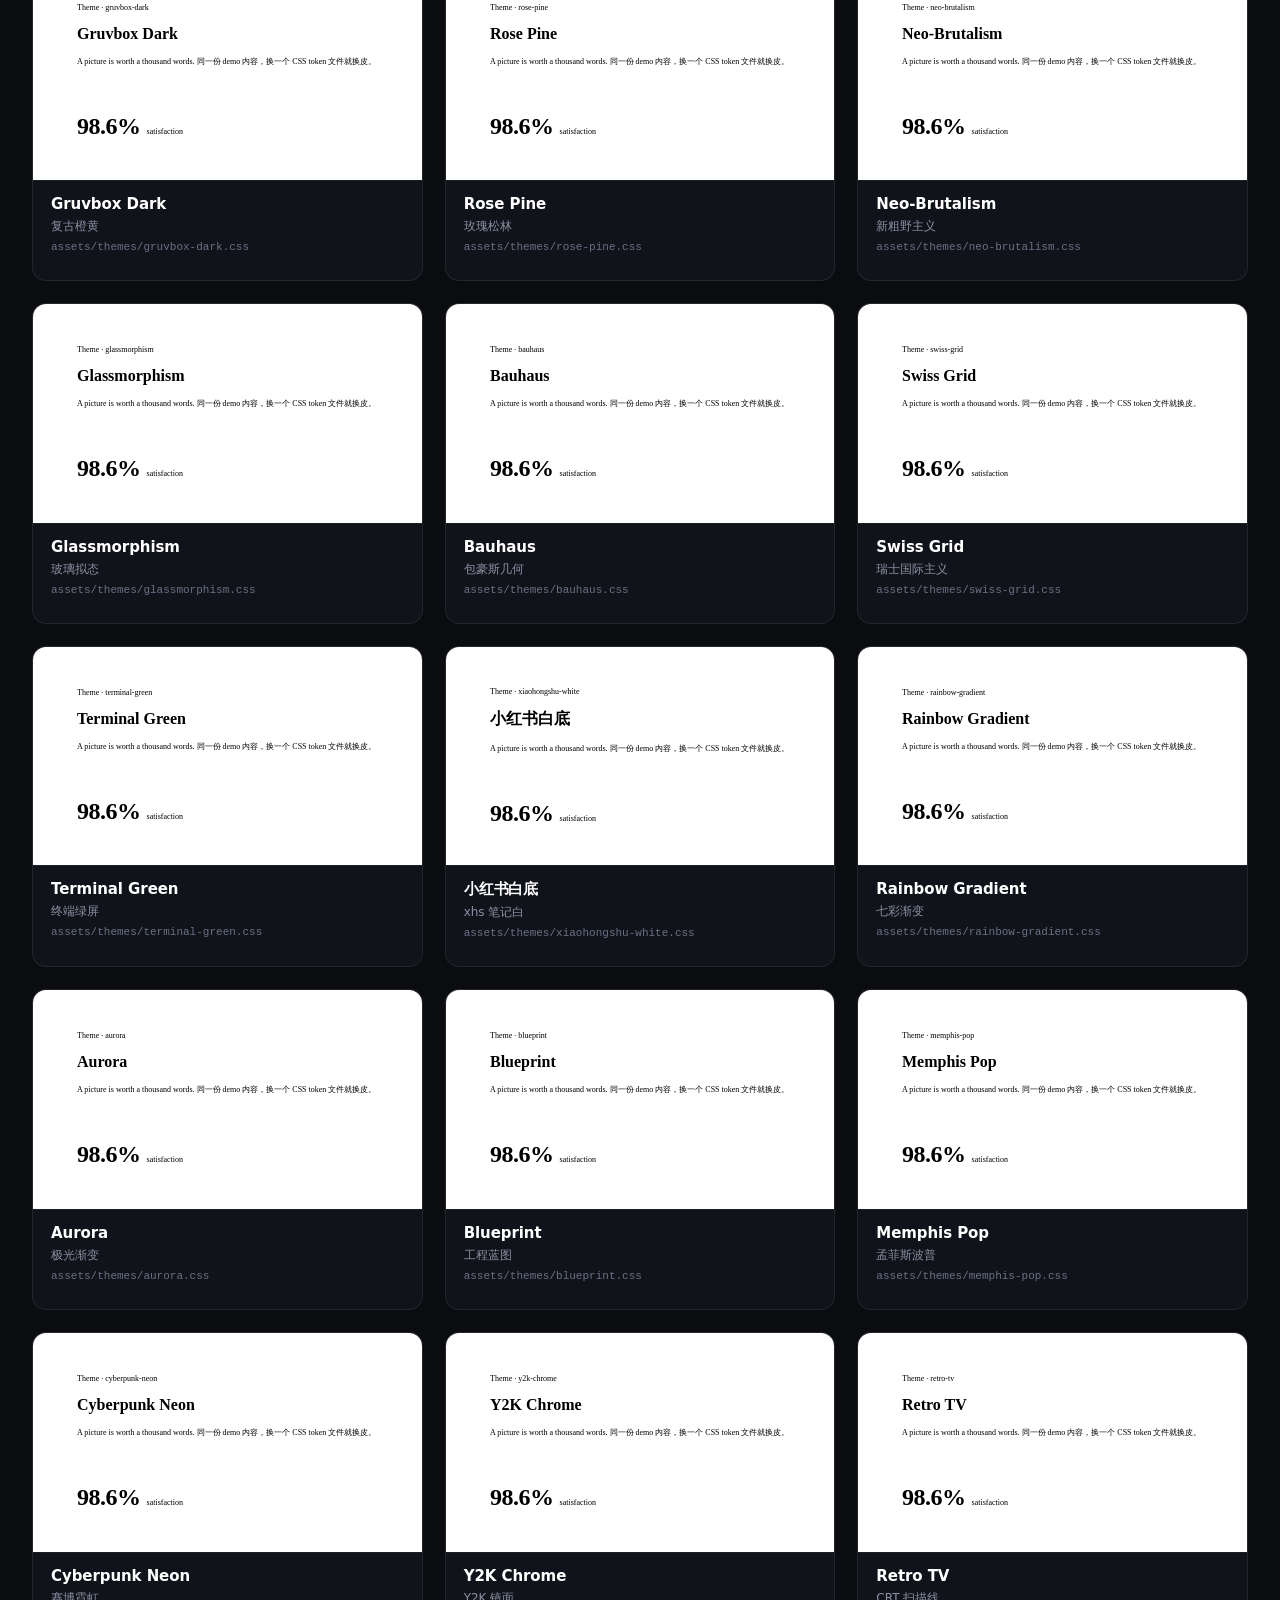
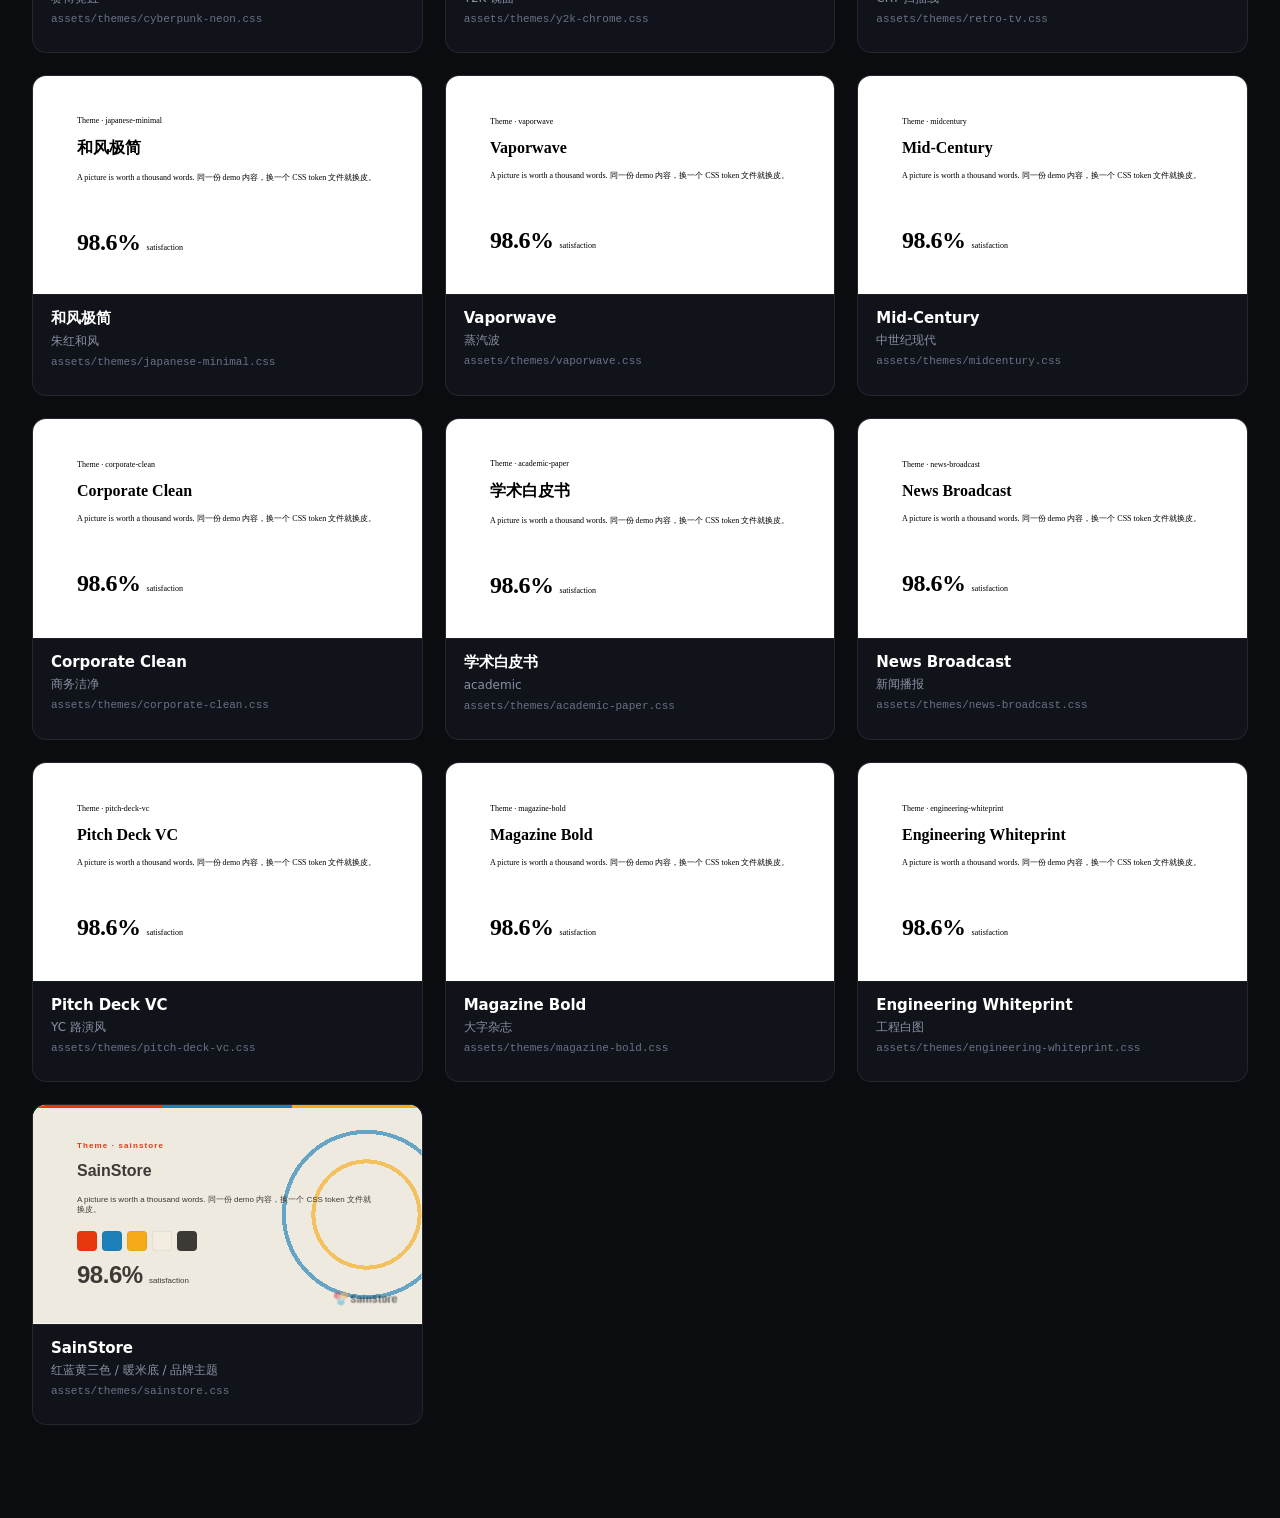
==== commit 50d93c4d: "feat(webui): rebrand picker as 'HTML-PPT-Skill · WebUI Picker' + README screenshots & launch guide -" ====
--- a/templates/style-picker.html
+++ b/templates/style-picker.html
@@ -2,7 +2,7 @@
 <html lang="zh-CN">
 <head>
 <meta charset="utf-8">
-<title>HTML-PPT — Skills · 风格选择器</title>
+<title>HTML-PPT-Skill · WebUI Picker</title>
 <link rel="stylesheet" href="../assets/fonts.css">
 <style>
   *{box-sizing:border-box}
@@ -171,8 +171,8 @@
 
 <header>
   <div class="brand">
-    <h1>HTML-PPT <span class="accent">— Skills</span></h1>
-    <div class="sub">37 主题 · 16 完整 Deck · 给 Agent 一句话直接生成 PPT</div>
+    <h1>HTML-PPT-Skill <span class="accent">· WebUI Picker</span></h1>
+    <div class="sub">37 主题 · 16 完整 Deck · 给 Agent 一句话直接生成 PPT · <a href="https://github.com/lewislulu/html-ppt-skill" target="_blank" style="color:#8a90a4;text-decoration:underline">fork from @lewislulu</a></div>
   </div>
 
   <div class="install" id="install-bar" title="点击复制安装命令">
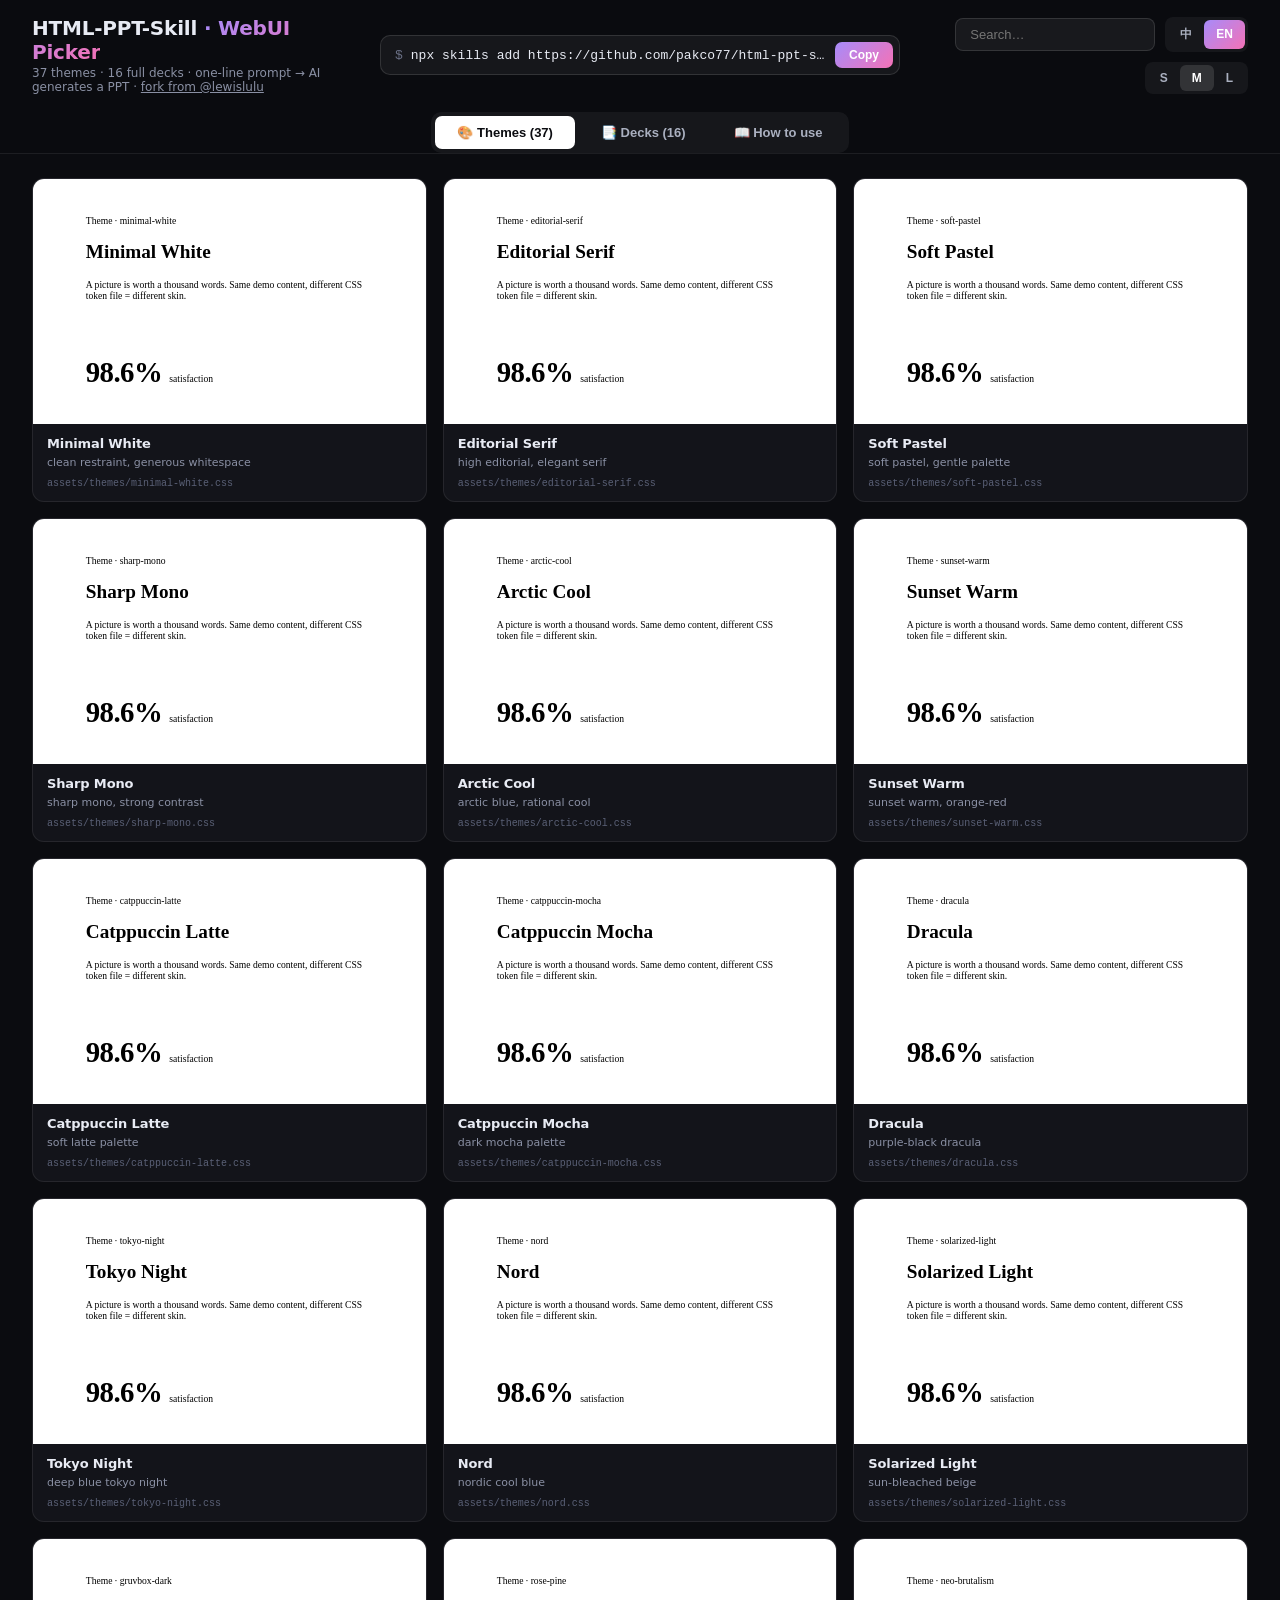
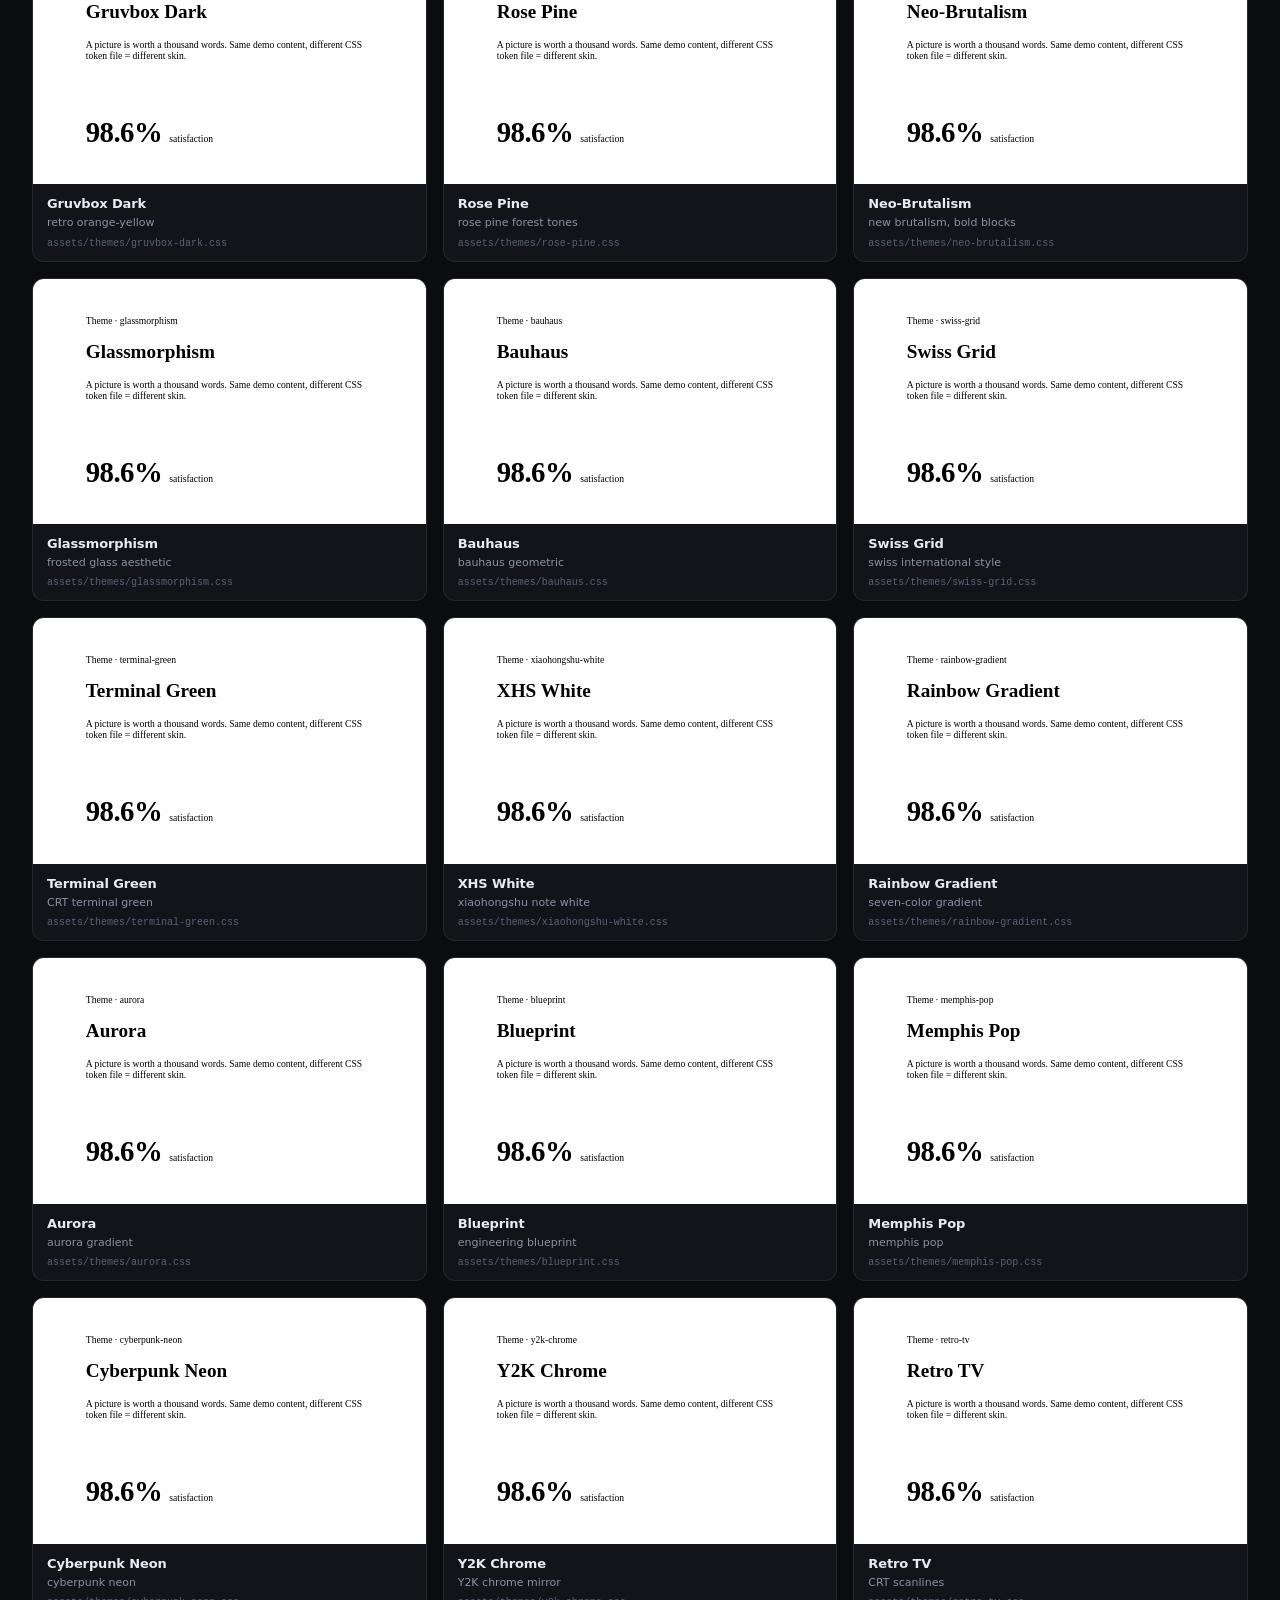
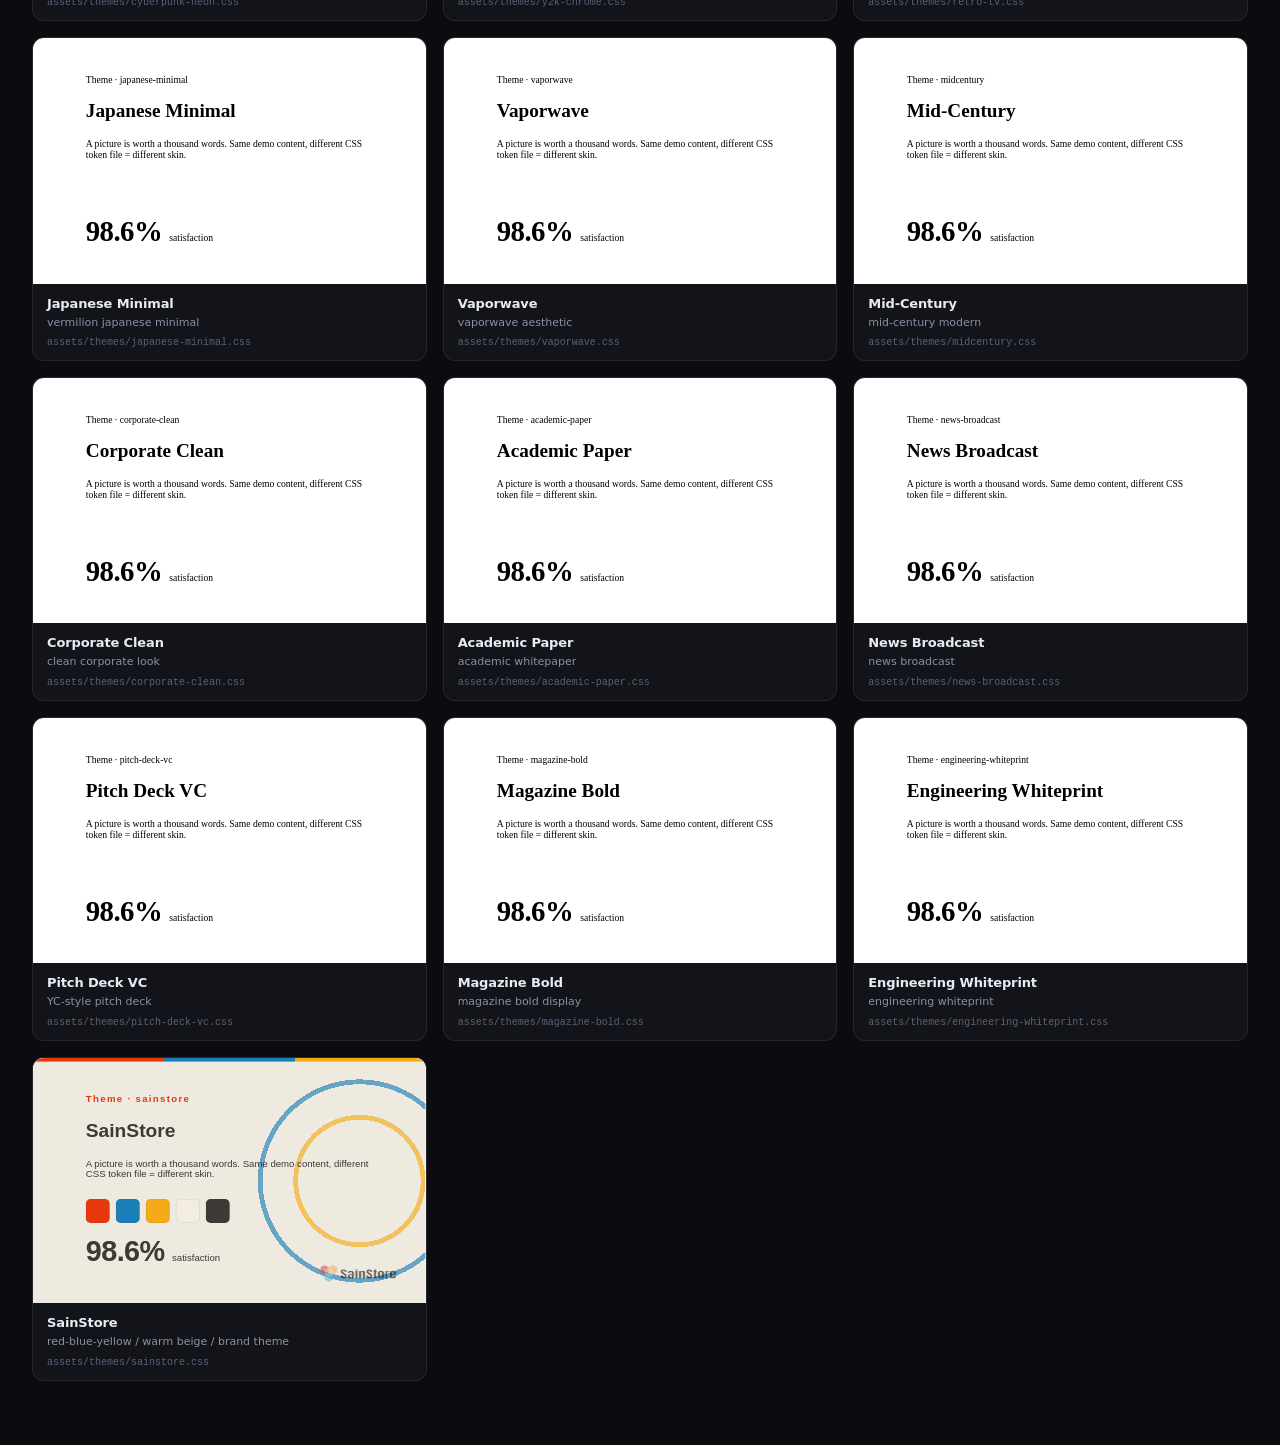
==== commit 3778d731: "feat(webui): add bilingual ZH/EN toggle (UI + theme preview demo) - Top-right [中 / EN] toggle, persi" ====
--- a/templates/style-picker.html
+++ b/templates/style-picker.html
@@ -1,4 +1,4 @@
-<!DOCTYPE html>
+<!doctype html>
 <html lang="zh-CN">
 <head>
 <meta charset="utf-8">
@@ -17,7 +17,7 @@
     -webkit-background-clip:text;background-clip:text;-webkit-text-fill-color:transparent;color:transparent}
   header .brand .sub{color:#8a90a4;font-size:12px;margin-top:2px}
 
-  /* 中间安装命令 */
+  /* Middle install command */
   .install{display:flex;align-items:center;gap:8px;background:rgba(255,255,255,.05);
     border:1px solid rgba(255,255,255,.12);border-radius:10px;padding:6px 6px 6px 14px;
     font-family:'JetBrains Mono','SFMono-Regular',monospace;font-size:13px;color:#cfd4e2;
@@ -30,133 +30,123 @@
   .install button:hover{transform:translateY(-1px);box-shadow:0 6px 16px rgba(167,139,250,.4)}
   .install button.ok{background:#1aaf6c}
 
-  /* 右上控件 */
+  /* Top-right controls */
   .controls{display:flex;gap:10px;align-items:center;justify-content:flex-end;flex-wrap:wrap}
   .controls input[type=search]{background:rgba(255,255,255,.06);border:1px solid rgba(255,255,255,.12);
     color:#e8ebf4;padding:8px 14px;border-radius:8px;font-size:13px;width:200px;outline:none}
   .controls input[type=search]:focus{border-color:#a78bfa}
-  .controls .size-toggle{display:flex;background:rgba(255,255,255,.05);border-radius:8px;padding:3px}
-  .controls .size-toggle button{padding:6px 12px;font-size:12px;color:#aab0c0;background:transparent;
-    border:0;border-radius:6px;cursor:pointer}
-  .controls .size-toggle button.active{background:rgba(255,255,255,.12);color:#fff}
+  .controls .size-toggle,.controls .lang-toggle{display:flex;background:rgba(255,255,255,.05);border-radius:8px;padding:3px}
+  .controls .size-toggle button,.controls .lang-toggle button{padding:6px 12px;font-size:12px;color:#aab0c0;background:transparent;
+    border:0;border-radius:6px;cursor:pointer;font-family:'Inter','PingFang SC',sans-serif;font-weight:600}
+  .controls .size-toggle button.active,.controls .lang-toggle button.active{background:rgba(255,255,255,.12);color:#fff}
+  .controls .lang-toggle button.active{background:linear-gradient(135deg,#a78bfa 0%,#f472b6 100%);color:#fff}
 
   /* Tabs */
   .tabs{grid-column:1/-1;display:flex;gap:4px;background:rgba(255,255,255,.05);padding:4px;
     border-radius:10px;width:fit-content;margin:0 auto;margin-top:4px}
   .tab{padding:9px 22px;font-size:13px;font-weight:600;color:#aab0c0;border:0;background:transparent;
-    border-radius:7px;cursor:pointer;transition:.15s}
+    border-radius:7px;cursor:pointer;transition:.15s;font-family:'Inter','PingFang SC',sans-serif}
   .tab.active{background:#fff;color:#0b0c10}
   .tab:not(.active):hover{color:#fff;background:rgba(255,255,255,.08)}
 
-  /* Grid */
-  main{padding:28px 32px 80px}
-  .grid{display:grid;gap:22px}
-  .grid.size-s{grid-template-columns:repeat(auto-fill,minmax(280px,1fr))}
-  .grid.size-m{grid-template-columns:repeat(auto-fill,minmax(380px,1fr))}
-  .grid.size-l{grid-template-columns:repeat(auto-fill,minmax(520px,1fr))}
-
-  .card{background:#11131a;border:1px solid rgba(255,255,255,.08);border-radius:14px;overflow:hidden;
-    transition:.2s;cursor:pointer;display:flex;flex-direction:column;position:relative}
-  .card:hover{border-color:rgba(167,139,250,.5);transform:translateY(-2px);
-    box-shadow:0 18px 40px rgba(0,0,0,.4)}
-  /* 复制按钮（右上角，独立点击不冒泡） */
-  .card .copy-btn{position:absolute;top:10px;left:10px;z-index:12;
-    display:inline-flex;align-items:center;gap:6px;
-    padding:6px 12px;border-radius:999px;border:0;cursor:pointer;
-    background:rgba(11,12,16,.78);color:#fff;font-size:11px;font-weight:600;
-    letter-spacing:.04em;backdrop-filter:blur(8px);
-    box-shadow:0 4px 12px rgba(0,0,0,.4);
-    opacity:0;transform:translateY(-4px);transition:.18s;
-    font-family:'Inter',sans-serif}
-  .card:hover .copy-btn{opacity:1;transform:translateY(0)}
-  .card .copy-btn:hover{background:rgba(167,139,250,.9)}
-  .card.copied .copy-btn{opacity:1;transform:translateY(0);background:#1aaf6c}
-  /* 右下角放大提示 */
-  .card .zoom-hint{position:absolute;bottom:78px;right:10px;z-index:11;
-    padding:5px 10px;border-radius:6px;font-size:10px;letter-spacing:.06em;
-    background:rgba(11,12,16,.7);color:#cfd4e2;backdrop-filter:blur(6px);
-    opacity:0;transition:.18s;pointer-events:none;font-family:'JetBrains Mono',monospace}
+  /* Grid + Card */
+  main{padding:24px 32px 64px}
+  .grid{display:grid;gap:16px}
+  .grid.size-s{grid-template-columns:repeat(auto-fill,minmax(220px,1fr))}
+  .grid.size-m{grid-template-columns:repeat(auto-fill,minmax(320px,1fr))}
+  .grid.size-l{grid-template-columns:repeat(auto-fill,minmax(440px,1fr))}
+  .card{background:#13141a;border:1px solid rgba(255,255,255,.08);border-radius:12px;
+    overflow:hidden;transition:.2s;cursor:pointer;position:relative}
+  .card:hover{transform:translateY(-2px);border-color:rgba(167,139,250,.4);
+    box-shadow:0 12px 30px rgba(0,0,0,.4)}
+  .card.copied{border-color:#1aaf6c;box-shadow:0 0 0 2px rgba(26,175,108,.3)}
+  .preview{aspect-ratio:16/10;background:#fff;position:relative;overflow:hidden}
+  .preview iframe{position:absolute;inset:0;width:166.67%;height:166.67%;border:0;
+    transform:scale(.6);transform-origin:0 0;pointer-events:none}
+  .preview .badge{position:absolute;top:8px;left:8px;background:rgba(0,0,0,.7);color:#fff;
+    font-size:10px;padding:2px 8px;border-radius:4px;font-weight:600;z-index:2}
+  .preview .badge.scenario{background:rgba(167,139,250,.85)}
+  .preview .badge.extracted{background:rgba(244,114,182,.85)}
+
+  /* Copy button on each card (no propagation) */
+  .copy-btn{position:absolute;top:8px;right:8px;z-index:3;background:rgba(167,139,250,.85);
+    color:#fff;border:0;padding:5px 11px;border-radius:6px;font-size:11px;font-weight:600;
+    cursor:pointer;font-family:'Inter','PingFang SC',sans-serif;opacity:0;transition:.15s}
+  .card:hover .copy-btn{opacity:1}
+  .copy-btn:hover{background:#a78bfa;transform:scale(1.05)}
+  .copy-btn.ok{background:#1aaf6c;opacity:1}
+
+  /* Zoom hint bottom-right */
+  .zoom-hint{position:absolute;bottom:8px;right:8px;background:rgba(0,0,0,.6);color:#fff;
+    font-size:10px;padding:3px 8px;border-radius:4px;opacity:0;transition:.15s;pointer-events:none;
+    font-family:'JetBrains Mono',monospace;letter-spacing:.05em}
   .card:hover .zoom-hint{opacity:1}
-  .preview{position:relative;background:#fff;aspect-ratio:16/9;overflow:hidden}
-  .preview iframe{position:absolute;top:0;left:0;width:200%;height:200%;border:0;
-    transform:scale(.5);transform-origin:top left;pointer-events:none}
-  .preview .badge{position:absolute;top:10px;right:10px;padding:4px 10px;border-radius:999px;
-    background:rgba(0,0,0,.55);color:#fff;font-size:10px;letter-spacing:.1em;text-transform:uppercase;
-    font-family:'JetBrains Mono',monospace;backdrop-filter:blur(6px);z-index:10}
-  .preview .badge.extracted{background:rgba(96,165,250,.7)}
-  .preview .badge.scenario{background:rgba(167,139,250,.7)}
-  .meta{padding:14px 18px 16px;border-top:1px solid rgba(255,255,255,.05)}
-  .meta .name{font-size:15px;font-weight:700;color:#fff;margin:0 0 4px;letter-spacing:-.005em}
-  .meta .desc{font-size:12px;color:#8a90a4;margin:0;line-height:1.5}
-  .meta .id{font-family:'JetBrains Mono',monospace;font-size:11px;color:#6a7086;margin-top:6px}
-
-  .empty{padding:60px 20px;text-align:center;color:#6a7086;font-size:14px}
-
-  /* Modal 放大预览 */
-  .modal{position:fixed;inset:0;background:rgba(0,0,0,.85);z-index:100;display:none;
-    align-items:center;justify-content:center;padding:40px}
+
+  .meta{padding:12px 14px}
+  .meta .name{margin:0;font-size:13px;font-weight:700;letter-spacing:-.01em}
+  .meta .desc{margin:4px 0 0;font-size:11px;color:#8a90a4;line-height:1.5}
+  .meta .id{margin:6px 0 0;font-size:10px;color:#5a6076;font-family:'JetBrains Mono',monospace}
+  .empty{padding:80px 20px;text-align:center;color:#5a6076}
+
+  /* Modal */
+  .modal{position:fixed;inset:0;background:rgba(0,0,0,.85);backdrop-filter:blur(10px);
+    z-index:100;display:none;align-items:center;justify-content:center;padding:32px}
   .modal.open{display:flex}
-  .modal-wrap{position:relative;width:min(1280px,100%);height:min(720px,100%)}
-  .modal-inner{background:#fff;width:100%;height:100%;
-    border-radius:14px;overflow:hidden;position:relative;box-shadow:0 40px 100px rgba(0,0,0,.6)}
+  .modal-wrap{position:relative;width:min(1280px,95vw);aspect-ratio:16/10;max-height:90vh;
+    background:#fff;border-radius:14px;overflow:hidden;box-shadow:0 30px 100px rgba(0,0,0,.6)}
+  .modal-inner{position:absolute;inset:0}
   .modal-inner iframe{width:100%;height:100%;border:0;display:block}
-  .modal-close{position:absolute;top:-44px;right:0;background:rgba(255,255,255,.1);color:#fff;
-    border:0;width:36px;height:36px;border-radius:50%;cursor:pointer;font-size:20px}
-  .modal-close:hover{background:rgba(255,255,255,.2)}
-  .modal-name{position:absolute;top:-44px;left:0;color:#e8ebf4;font-size:14px;
-    font-family:'JetBrains Mono',monospace}
-  .modal-copy{position:absolute;top:-44px;right:50px;background:linear-gradient(135deg,#a78bfa,#f472b6);
-    color:#fff;border:0;padding:8px 16px;border-radius:8px;cursor:pointer;font-size:12px;
-    font-weight:600;font-family:'Inter',sans-serif;display:inline-flex;align-items:center;gap:6px}
-  .modal-copy:hover{transform:translateY(-1px);box-shadow:0 6px 16px rgba(167,139,250,.4)}
+  .modal-close{position:absolute;top:14px;right:14px;z-index:5;background:rgba(0,0,0,.7);color:#fff;
+    border:0;width:36px;height:36px;border-radius:18px;cursor:pointer;font-size:18px;line-height:1}
+  .modal-close:hover{background:rgba(0,0,0,.95)}
+  .modal-copy{position:absolute;top:14px;right:60px;z-index:5;background:rgba(167,139,250,.95);color:#fff;
+    border:0;height:36px;padding:0 14px;border-radius:18px;cursor:pointer;font-size:13px;font-weight:600;
+    font-family:'Inter','PingFang SC',sans-serif;display:inline-flex;align-items:center;gap:6px;transition:.15s}
+  .modal-copy:hover{background:#a78bfa;transform:translateY(-1px)}
   .modal-copy.ok{background:#1aaf6c}
+  .modal-name{position:absolute;top:14px;left:14px;z-index:5;background:rgba(0,0,0,.7);color:#fff;
+    padding:8px 16px;border-radius:18px;font-size:13px;font-weight:600;
+    font-family:'Inter','PingFang SC',sans-serif}
 
   /* Toast */
-  .toast{position:fixed;bottom:30px;left:50%;transform:translateX(-50%) translateY(80px);
-    background:#1aaf6c;color:#fff;padding:14px 24px;border-radius:12px;
-    box-shadow:0 18px 40px rgba(0,0,0,.5);font-size:14px;font-weight:600;z-index:200;
-    opacity:0;transition:.3s;pointer-events:none;display:flex;align-items:center;gap:10px}
+  .toast{position:fixed;bottom:32px;left:50%;transform:translateX(-50%) translateY(20px);
+    background:rgba(26,175,108,.95);color:#fff;padding:12px 24px;border-radius:24px;
+    font-size:13px;font-weight:600;font-family:'Inter','PingFang SC',sans-serif;
+    box-shadow:0 12px 30px rgba(26,175,108,.4);opacity:0;pointer-events:none;transition:.3s;z-index:200;
+    display:flex;align-items:center;gap:8px;max-width:90vw}
   .toast.show{opacity:1;transform:translateX(-50%) translateY(0)}
-  .toast .icon{font-size:18px}
-
-  /* 使用说明页 */
-  .guide{max-width:920px;margin:0 auto;padding:8px 4px 0}
-  .guide h2{font-size:22px;margin:36px 0 14px;color:#fff;letter-spacing:-.01em;
-    display:flex;align-items:center;gap:10px}
-  .guide h2 .num{display:inline-flex;align-items:center;justify-content:center;
-    width:30px;height:30px;border-radius:8px;background:linear-gradient(135deg,#a78bfa,#f472b6);
-    font-size:14px;font-weight:800;color:#fff}
-  .guide h2:first-child{margin-top:0}
-  .guide p,.guide li{color:#aab0c0;line-height:1.7;font-size:14px}
-  .guide ul{padding-left:22px;margin:8px 0}
-  .guide .block{background:#11131a;border:1px solid rgba(255,255,255,.08);
-    border-radius:12px;padding:18px 22px;margin:14px 0}
-  .guide code,.guide .cmd{font-family:'JetBrains Mono',monospace;font-size:13px;
-    background:rgba(167,139,250,.12);color:#cfd4e2;padding:2px 7px;border-radius:5px}
-  .guide .cmd-block{display:flex;align-items:center;gap:10px;background:#0d0f14;
-    border:1px solid rgba(255,255,255,.1);border-radius:10px;padding:12px 14px;margin:10px 0;
-    font-family:'JetBrains Mono',monospace;font-size:13px;color:#e8ebf4}
+  .toast .icon{font-size:16px}
+
+  /* Guide */
+  .guide{max-width:980px;margin:0 auto;padding:24px 0;color:#cfd4e2;line-height:1.7;font-size:14px}
+  .guide h2{font-size:22px;font-weight:800;margin:32px 0 14px;letter-spacing:-.01em;display:flex;align-items:center;gap:12px}
+  .guide h2 .num{display:inline-flex;width:30px;height:30px;border-radius:50%;
+    background:linear-gradient(135deg,#a78bfa 0%,#f472b6 100%);color:#fff;align-items:center;justify-content:center;font-size:14px;flex-shrink:0}
+  .guide p{margin:0 0 12px;color:#aab0c0}
+  .guide ul{margin:0 0 16px;padding-left:24px;color:#aab0c0}
+  .guide ul li{margin:4px 0}
+  .guide code{background:rgba(255,255,255,.08);padding:2px 7px;border-radius:4px;
+    font-family:'JetBrains Mono',monospace;font-size:12px;color:#f472b6}
+  .guide .block{background:rgba(255,255,255,.04);border:1px solid rgba(255,255,255,.08);
+    border-radius:10px;padding:18px 22px;margin:14px 0}
+  .guide .cmd-block{background:#0a0b0f;border:1px solid rgba(255,255,255,.08);border-radius:10px;
+    padding:14px 18px;margin:14px 0;font-family:'JetBrains Mono',monospace;display:flex;
+    align-items:center;gap:10px}
   .guide .cmd-block .prompt{color:#6a7086}
-  .guide .cmd-block code{background:transparent;padding:0;color:#e8ebf4;flex:1;
-    white-space:pre-wrap;word-break:break-all}
-  .guide .cmd-block button{background:rgba(167,139,250,.2);color:#cfd4e2;border:1px solid rgba(167,139,250,.3);
-    padding:5px 12px;border-radius:6px;cursor:pointer;font-size:11px;font-weight:600;
-    font-family:'Inter',sans-serif}
-  .guide .cmd-block button:hover{background:rgba(167,139,250,.35);color:#fff}
-  .guide .cmd-block button.ok{background:#1aaf6c;color:#fff;border-color:#1aaf6c}
-  .guide .example{border-left:3px solid #a78bfa;padding:6px 0 6px 14px;margin:10px 0;
-    color:#e8ebf4;font-size:14px;font-style:italic}
-  .guide table{width:100%;border-collapse:collapse;margin:8px 0}
-  .guide table td{padding:9px 14px;border-bottom:1px solid rgba(255,255,255,.06);font-size:13px}
-  .guide table td:first-child{font-family:'JetBrains Mono',monospace;color:#a78bfa;
-    width:200px;font-weight:600}
-  .guide table td:last-child{color:#aab0c0}
-  .guide a{color:#a78bfa;text-decoration:none;border-bottom:1px dashed rgba(167,139,250,.4)}
-  .guide a:hover{color:#f472b6;border-bottom-color:#f472b6}
-  .guide .links{display:flex;flex-wrap:wrap;gap:10px;margin-top:10px}
-  .guide .links a{display:inline-flex;align-items:center;gap:6px;padding:8px 16px;
-    background:rgba(167,139,250,.1);border:1px solid rgba(167,139,250,.3);border-radius:8px;
-    border-bottom:1px solid rgba(167,139,250,.3);font-size:13px;font-weight:600}
+  .guide .cmd-block code{background:transparent;padding:0;color:#e8ebf4;font-size:13px;flex:1}
+  .guide .cmd-block button{background:linear-gradient(135deg,#a78bfa 0%,#f472b6 100%);color:#fff;border:0;
+    padding:6px 16px;border-radius:6px;cursor:pointer;font-size:12px;font-weight:600;
+    font-family:'Inter','PingFang SC',sans-serif}
+  .guide .cmd-block button.ok{background:#1aaf6c}
+  .guide table{width:100%;border-collapse:collapse;margin:14px 0;background:rgba(255,255,255,.03);border-radius:8px;overflow:hidden}
+  .guide table td{padding:10px 16px;border-bottom:1px solid rgba(255,255,255,.06);font-size:13px;vertical-align:top}
+  .guide table td:first-child{font-family:'JetBrains Mono',monospace;color:#f472b6;width:38%;white-space:nowrap}
+  .guide table tr:last-child td{border-bottom:0}
+  .guide .example{background:rgba(167,139,250,.08);border-left:3px solid #a78bfa;padding:8px 14px;margin:6px 0;
+    font-size:13px;color:#cfd4e2;border-radius:0 6px 6px 0}
+  .guide .links{display:flex;gap:10px;flex-wrap:wrap;margin:16px 0}
+  .guide .links a{color:#a78bfa;text-decoration:none;background:rgba(167,139,250,.1);
+    border:1px solid rgba(167,139,250,.3);padding:8px 14px;border-radius:8px;font-size:13px;font-weight:600;transition:.15s}
   .guide .links a:hover{background:rgba(167,139,250,.2);border-color:#a78bfa;transform:translateY(-1px)}
 
   @media (max-width:920px){
@@ -172,46 +162,50 @@
 <header>
   <div class="brand">
     <h1>HTML-PPT-Skill <span class="accent">· WebUI Picker</span></h1>
-    <div class="sub">37 主题 · 16 完整 Deck · 给 Agent 一句话直接生成 PPT · <a href="https://github.com/lewislulu/html-ppt-skill" target="_blank" style="color:#8a90a4;text-decoration:underline">fork from @lewislulu</a></div>
+    <div class="sub" id="brand-sub"></div>
   </div>
 
-  <div class="install" id="install-bar" title="点击复制安装命令">
+  <div class="install" id="install-bar">
     <span class="prompt">$</span>
     <code id="install-cmd">npx skills add https://github.com/pakco77/html-ppt-skill</code>
-    <button id="install-copy">复制</button>
+    <button id="install-copy"></button>
   </div>
 
   <div class="controls">
-    <input type="search" id="search" placeholder="搜索名称…">
+    <input type="search" id="search">
+    <div class="lang-toggle" role="group" aria-label="Language">
+      <button data-lang="zh" class="active">中</button>
+      <button data-lang="en">EN</button>
+    </div>
     <div class="size-toggle">
-      <button data-size="s">小</button>
-      <button data-size="m" class="active">中</button>
-      <button data-size="l">大</button>
+      <button data-size="s"></button>
+      <button data-size="m" class="active"></button>
+      <button data-size="l"></button>
     </div>
   </div>
 
-  <div class="tabs">
-    <button class="tab active" data-view="themes">🎨 主题 (37)</button>
-    <button class="tab" data-view="decks">📑 模板 (16)</button>
-    <button class="tab" data-view="guide">📖 使用说明</button>
+  <div class="tabs" id="tabs">
+    <button class="tab active" data-view="themes"></button>
+    <button class="tab" data-view="decks"></button>
+    <button class="tab" data-view="guide"></button>
   </div>
 </header>
 
 <main>
   <div id="grid" class="grid size-m"></div>
-  <div id="empty" class="empty" style="display:none">没有匹配的风格</div>
+  <div id="empty" class="empty" style="display:none"></div>
   <div id="guide" class="guide" style="display:none"></div>
 </main>
 
 <div class="toast" id="toast">
   <span class="icon">✓</span>
-  <span id="toast-text">已复制 Prompt — 粘到 Claude / Codex / Hermes 即用</span>
+  <span id="toast-text"></span>
 </div>
 
 <div class="modal" id="modal">
   <div class="modal-wrap">
     <span class="modal-name" id="modal-name"></span>
-    <button class="modal-copy" id="modal-copy">📋 复制 Prompt</button>
+    <button class="modal-copy" id="modal-copy"></button>
     <button class="modal-close" id="modal-close">×</button>
     <div class="modal-inner">
       <iframe id="modal-iframe" src="" allow="fullscreen" allowfullscreen></iframe>
@@ -221,118 +215,269 @@
 
 <script>
 const REPO_URL = 'https://github.com/pakco77/html-ppt-skill';
+const UPSTREAM_URL = 'https://github.com/lewislulu/html-ppt-skill';
 const INSTALL_CMD = 'npx skills add ' + REPO_URL;
 
-/* ───── 37 主题 ───── */
-const THEMES = [
-  ['minimal-white',      '极简白',           'clean restraint, 白底简洁'],
-  ['editorial-serif',    '杂志衬线',         'high editorial, 衬线优雅'],
-  ['soft-pastel',        '马卡龙',           'soft pastel, 柔和粉彩'],
-  ['sharp-mono',         '黑白高对比',       'sharp mono, 黑白干练'],
-  ['arctic-cool',        '冷色调',           'arctic, 极地清冷'],
-  ['sunset-warm',        '暖色调',           'sunset, 暮色温暖'],
-  ['catppuccin-latte',   'Catppuccin Latte', '柔白拿铁'],
-  ['catppuccin-mocha',   'Catppuccin Mocha', '深色摩卡'],
-  ['dracula',            'Dracula',          '紫黑吸血鬼'],
-  ['tokyo-night',        'Tokyo Night',      '深蓝东京之夜'],
-  ['nord',               'Nord',             '北欧冷蓝'],
-  ['solarized-light',    'Solarized Light',  '日晒米黄'],
-  ['gruvbox-dark',       'Gruvbox Dark',     '复古橙黄'],
-  ['rose-pine',          'Rose Pine',        '玫瑰松林'],
-  ['neo-brutalism',      'Neo-Brutalism',    '新粗野主义'],
-  ['glassmorphism',      'Glassmorphism',    '玻璃拟态'],
-  ['bauhaus',            'Bauhaus',          '包豪斯几何'],
-  ['swiss-grid',         'Swiss Grid',       '瑞士国际主义'],
-  ['terminal-green',     'Terminal Green',   '终端绿屏'],
-  ['xiaohongshu-white',  '小红书白底',       'xhs 笔记白'],
-  ['rainbow-gradient',   'Rainbow Gradient', '七彩渐变'],
-  ['aurora',             'Aurora',           '极光渐变'],
-  ['blueprint',          'Blueprint',        '工程蓝图'],
-  ['memphis-pop',        'Memphis Pop',      '孟菲斯波普'],
-  ['cyberpunk-neon',     'Cyberpunk Neon',   '赛博霓虹'],
-  ['y2k-chrome',         'Y2K Chrome',       'Y2K 镜面'],
-  ['retro-tv',           'Retro TV',         'CRT 扫描线'],
-  ['japanese-minimal',   '和风极简',         '朱红和风'],
-  ['vaporwave',          'Vaporwave',        '蒸汽波'],
-  ['midcentury',         'Mid-Century',      '中世纪现代'],
-  ['corporate-clean',    'Corporate Clean',  '商务洁净'],
-  ['academic-paper',     '学术白皮书',       'academic'],
-  ['news-broadcast',     'News Broadcast',   '新闻播报'],
-  ['pitch-deck-vc',      'Pitch Deck VC',    'YC 路演风'],
-  ['magazine-bold',      'Magazine Bold',    '大字杂志'],
-  ['engineering-whiteprint','Engineering Whiteprint','工程白图'],
-  ['sainstore',          'SainStore',        '红蓝黄三色 / 暖米底 / 品牌主题']
-];
-
-/* ───── 16 完整 Deck ───── */
-const DECKS = [
-  ['xhs-white-editorial',      '白底杂志风',        'extracted', '小红书图文 / 生活方式'],
-  ['graphify-dark-graph',      '暗底知识图谱',      'extracted', 'AI / 图谱 / 数据产品'],
-  ['knowledge-arch-blueprint', '奶油蓝图架构',      'extracted', '架构图 / 系统思考'],
-  ['hermes-cyber-terminal',    '暗终端 cyber',      'extracted', 'devtool / agent demo'],
-  ['obsidian-claude-gradient', 'GitHub 暗紫渐变',   'extracted', '工具讲解 / LLM 产品'],
-  ['testing-safety-alert',     '红琥珀警示',        'extracted', '安全 / 事故复盘 / AI safety'],
-  ['xhs-pastel-card',          '柔和马卡龙',        'extracted', '生活方式 / 软情绪'],
-  ['dir-key-nav-minimal',      '方向键 8 色极简',    'extracted', 'keynote / 一页一观点'],
-  ['pitch-deck',               'Pitch Deck',        'scenario',  '融资 / 创业路演'],
-  ['product-launch',           'Product Launch',    'scenario',  '产品发布 / 发布会'],
-  ['tech-sharing',             '技术分享',          'scenario',  '内部技术分享 / 大会演讲'],
-  ['weekly-report',            'Weekly Report',     'scenario',  '周报 / 业务复盘'],
-  ['xhs-post',                 '小红书 9 屏 3:4',   'scenario',  '小红书 / IG 轮播'],
-  ['course-module',            '课程模块',          'scenario',  '在线课程 / workshop'],
-  ['presenter-mode-reveal',    '🎤 演讲者模式',     'scenario',  '带逐字稿 / speaker view'],
-  ['sainstore',                'SainStore 周报',    'scenario',  'SainStore 品牌 / 三色圆环 / 周报']
-];
-
-/* ───── 复制 Prompt 生成器 ───── */
-function themePrompt(name, zh){
-  return `请使用 html-ppt skill 帮我做一份 PPT。
-- 主题(theme) = ${name}（${zh}）
+/* ───── i18n strings ───── */
+const I18N = {
+  zh: {
+    htmlLang: 'zh-CN',
+    sub: '37 主题 · 16 完整 Deck · 给 Agent 一句话直接生成 PPT · ',
+    forkLink: 'fork 自 @lewislulu',
+    installTitle: '点击复制安装命令',
+    copy: '复制',
+    copied: '✓ 已复制',
+    search: '搜索名称…',
+    sizeS: '小', sizeM: '中', sizeL: '大',
+    tabThemes: '🎨 主题 (37)',
+    tabDecks: '📑 模板 (16)',
+    tabGuide: '📖 使用说明',
+    empty: '没有匹配的风格',
+    toastDefault: '已复制 Prompt — 粘到 Claude / Codex / Hermes 即用',
+    toastInstall: '已复制安装命令 — 粘到终端运行',
+    toastInstallShort: '已复制安装命令',
+    toastFail: '复制失败，请手动选中文本',
+    toastPromptPasted: '已复制 Prompt — 粘到 Agent 即用',
+    toastCardCopied: (label)=>`已复制「${label}」Prompt — 粘到 Agent 即用`,
+    copyPrompt: '📋 复制 Prompt',
+    zoomHint: 'CLICK TO ZOOM',
+    badgeScenario: 'scenario',
+    badgeExtracted: 'extracted',
+    themeDemoKicker: (n)=>`主题 · ${n}`,
+    themeDemoLede: '一图胜千言。同一份 demo 内容，换一个 CSS token 文件就换皮。',
+    themeDemoKpiLabel: '满意度',
+    guide: {
+      h1: '一行命令安装',
+      h1desc: '装好后，任何支持 AgentSkill 的 agent（Claude Code / Codex / Cursor / Hermes Agent 等）都能调用这套能力。',
+      linkRepo: '📦 GitHub 仓库',
+      linkZip: '⬇️ 下载 ZIP',
+      linkRelease: '🏷 Releases',
+      linkUpstream: '🙏 致敬上游 lewislulu',
+      h2: '如何让 Agent 用',
+      h2body: '<b style="color:#fff">最快路径：</b>到 <code>🎨 主题</code> 或 <code>📑 模板</code> 标签页，点任意一张卡片就把对应的 Prompt 复制到剪贴板了。直接粘到你的 Agent 对话框，把方括号 <code>[在此粘贴你的内容大纲]</code> 换成你自己的内容即可。',
+      h2steps: '<b style="color:#cfd4e2">四步流程：</b>',
+      steps: [
+        '装好 skill（上面那条命令）',
+        '在 picker 里挑一个主题 / 模板，点卡复制 Prompt',
+        '粘到 Agent，补内容，回车',
+        'Agent 生成 deck 目录，浏览器打开 <code>index.html</code> 即用'
+      ],
+      h3: '例句（可直接说给 Agent 听）',
+      examples: [
+        '"做一份 8 页的技术分享 slides，用 cyberpunk-neon 主题"',
+        '"把这段 outline 变成投资人 pitch deck，用 pitch-deck-vc 主题"',
+        '"做一个小红书图文，9 张，用 xhs-pastel-card 模板"',
+        '"做一份带演讲者模式的产品分享，用 presenter-mode-reveal 模板，每页带 200 字逐字稿"',
+        '"做一份 SainStore 周报，用 sainstore 主题，KPI / Pipeline / 阻塞项三段"'
+      ],
+      h4: '键盘快捷键（生成的 deck 自带运行时）',
+      shortcuts: [
+        ['← → Space PgUp/PgDn Home End', '翻页'],
+        ['F', '全屏'],
+        ['S', '打开演讲者窗口（磁吸卡片模式，含 CURRENT/NEXT/SCRIPT/TIMER）'],
+        ['N', '底部 notes 抽屉'],
+        ['R', '重置计时器（演讲者窗口内）'],
+        ['O', 'slide 总览网格'],
+        ['T', '切换主题（自动同步到演讲者窗口）'],
+        ['A', '在当前 slide 循环演示一个动画'],
+        ['#/N （URL 哈希）', '深链到第 N 页'],
+        ['?preview=N', '预览模式（只显示单页，隐藏 chrome）']
+      ],
+      h5: '资源 & 文档',
+      docLinks: [
+        ['/blob/main/README.zh-CN.md', '📖 中文 README'],
+        ['/blob/main/README.md', '📖 English README'],
+        ['/blob/main/SKILL.md', '🤖 SKILL.md（给 Agent 看的）'],
+        ['/blob/main/references/themes.md', '🎨 主题清单'],
+        ['/blob/main/references/full-decks.md', '📑 完整 Deck 模板'],
+        ['/blob/main/references/presenter-mode.md', '🎤 演讲者模式指南']
+      ],
+      tip: '💡 提示：所有主题/模板均为纯静态 HTML/CSS/JS，只用 CDN 字体。生成的 deck 离线也能跑。语言切换覆盖整个 picker UI 和主题预览 demo；full-deck 内部内容的双语化（每页正文）是后续工作 — 当前 deck 用 <code>?lang=en</code> 参数加载，模板可逐步读取该参数实现真双语。'
+    },
+    promptTheme: (name, label) => `请使用 html-ppt skill 帮我做一份 PPT。
+- 主题(theme) = ${name}（${label}）
 - 页数：8 页（你可按内容调整）
 - 输出：一个完整 deck 目录，包含 index.html + 必要 CSS/JS
 - 风格要求：套用 assets/themes/${name}.css，所有视觉 token 用该主题；不要修改主题文件本身
 - 内容：[在此粘贴你的内容大纲 / 主题方向 / 关键论点]
-请生成完整可直接浏览器打开的 HTML。`;
-}
-
-function deckPrompt(name, zh, kind){
-  return `请使用 html-ppt skill 的 full-deck 模板生成一份 PPT。
-- 模板(template) = ${name}（${zh}）
+请生成完整可直接浏览器打开的 HTML。`,
+    promptDeck: (name, label) => `请使用 html-ppt skill 的 full-deck 模板生成一份 PPT。
+- 模板(template) = ${name}（${label}）
 - 路径：templates/full-decks/${name}/
 - 输出：基于该模板复制一份新 deck，替换为我的内容
 - 保留模板的 .tpl-${name} 作用域 CSS 和所有视觉元素
 - 内容：[在此粘贴你的内容大纲 / 关键数据 / 章节结构]
-请生成完整可直接浏览器打开的 HTML。`;
-}
-
-/* ───── 复制 & Toast ───── */
-async function copyToClipboard(text){
-  try{
-    await navigator.clipboard.writeText(text);
-    return true;
-  }catch(e){
-    // fallback
-    const ta = document.createElement('textarea');
-    ta.value = text; ta.style.position='fixed'; ta.style.opacity='0';
-    document.body.appendChild(ta); ta.select();
-    try{ document.execCommand('copy'); document.body.removeChild(ta); return true; }
-    catch(_){ document.body.removeChild(ta); return false; }
+请生成完整可直接浏览器打开的 HTML。`
+  },
+  en: {
+    htmlLang: 'en',
+    sub: '37 themes · 16 full decks · one-line prompt → AI generates a PPT · ',
+    forkLink: 'fork from @lewislulu',
+    installTitle: 'Click to copy install command',
+    copy: 'Copy',
+    copied: '✓ Copied',
+    search: 'Search…',
+    sizeS: 'S', sizeM: 'M', sizeL: 'L',
+    tabThemes: '🎨 Themes (37)',
+    tabDecks: '📑 Decks (16)',
+    tabGuide: '📖 How to use',
+    empty: 'No matches',
+    toastDefault: 'Prompt copied — paste into Claude / Codex / Hermes',
+    toastInstall: 'Install command copied — paste in terminal',
+    toastInstallShort: 'Install command copied',
+    toastFail: 'Copy failed, please select the text manually',
+    toastPromptPasted: 'Prompt copied — paste into your agent',
+    toastCardCopied: (label)=>`Copied "${label}" prompt — paste into your agent`,
+    copyPrompt: '📋 Copy Prompt',
+    zoomHint: 'CLICK TO ZOOM',
+    badgeScenario: 'scenario',
+    badgeExtracted: 'extracted',
+    themeDemoKicker: (n)=>`Theme · ${n}`,
+    themeDemoLede: 'A picture is worth a thousand words. Same demo content, different CSS token file = different skin.',
+    themeDemoKpiLabel: 'satisfaction',
+    guide: {
+      h1: 'Install (one line)',
+      h1desc: 'After install, any AgentSkill-aware agent (Claude Code / Codex / Cursor / Hermes Agent ...) can use this skill.',
+      linkRepo: '📦 GitHub repo',
+      linkZip: '⬇️ Download ZIP',
+      linkRelease: '🏷 Releases',
+      linkUpstream: '🙏 Upstream (lewislulu)',
+      h2: 'How to make your agent use it',
+      h2body: '<b style="color:#fff">Fastest path:</b> open the <code>🎨 Themes</code> or <code>📑 Decks</code> tab, click any card — the matching prompt is copied to your clipboard. Paste into your agent and replace the bracketed <code>[paste your outline here]</code> with your content.',
+      h2steps: '<b style="color:#cfd4e2">Four steps:</b>',
+      steps: [
+        'Install the skill (the command above)',
+        'Pick a theme / deck in this picker, click the card to copy its prompt',
+        'Paste in your agent, fill in your outline, hit enter',
+        'Agent generates a deck directory — open <code>index.html</code> in any browser'
+      ],
+      h3: 'Example one-liners (say them to your agent)',
+      examples: [
+        '"Make an 8-page tech-sharing deck using the cyberpunk-neon theme"',
+        '"Turn this outline into a VC pitch deck using the pitch-deck-vc theme"',
+        '"Build a 9-card xiaohongshu post using the xhs-pastel-card template"',
+        '"Build a product talk with presenter mode using presenter-mode-reveal, 200-word speaker notes per slide"',
+        '"Build a SainStore weekly report using the sainstore theme: KPIs / pipeline / blockers"'
+      ],
+      h4: 'Keyboard shortcuts (built into every generated deck)',
+      shortcuts: [
+        ['← → Space PgUp/PgDn Home End', 'Navigate slides'],
+        ['F', 'Fullscreen'],
+        ['S', 'Open speaker window (magnetic cards: CURRENT / NEXT / SCRIPT / TIMER)'],
+        ['N', 'Bottom notes drawer'],
+        ['R', 'Reset timer (in speaker window)'],
+        ['O', 'Slide overview grid'],
+        ['T', 'Cycle theme (auto-syncs to speaker window)'],
+        ['A', 'Loop a sample animation on current slide'],
+        ['#/N (URL hash)', 'Deep-link to slide N'],
+        ['?preview=N', 'Preview mode (single slide, no chrome)']
+      ],
+      h5: 'Resources & docs',
+      docLinks: [
+        ['/blob/main/README.md', '📖 English README'],
+        ['/blob/main/README.zh-CN.md', '📖 中文 README'],
+        ['/blob/main/SKILL.md', '🤖 SKILL.md (for agents)'],
+        ['/blob/main/references/themes.md', '🎨 Themes index'],
+        ['/blob/main/references/full-decks.md', '📑 Full-deck templates'],
+        ['/blob/main/references/presenter-mode.md', '🎤 Presenter mode guide']
+      ],
+      tip: '💡 Tip: all themes/templates are pure static HTML/CSS/JS, CDN-fonts only. Generated decks work offline. Language toggle covers the whole picker UI + theme preview demo; full-deck content (per-slide copy) is loaded with a <code>?lang=en</code> URL parameter — individual deck templates can opt in to read it for true bilingual content.'
+    },
+    promptTheme: (name, label) => `Please use the html-ppt skill to build me a deck.
+- theme = ${name} (${label})
+- pages: 8 (adjust to fit content)
+- output: a complete deck directory with index.html + necessary CSS/JS
+- styling: apply assets/themes/${name}.css; use only that theme's visual tokens; do not modify the theme file
+- content: [paste your outline / theme direction / key points here]
+Please return a complete HTML deck I can open in the browser.`,
+    promptDeck: (name, label) => `Please use the html-ppt skill's full-deck template to build me a deck.
+- template = ${name} (${label})
+- path: templates/full-decks/${name}/
+- output: copy this template into a new deck and replace with my content
+- keep the .tpl-${name} scoped CSS and all visual elements
+- content: [paste your outline / key data / section structure here]
+Please return a complete HTML deck I can open in the browser.`
   }
-}
-
-const toast = document.getElementById('toast');
-const toastText = document.getElementById('toast-text');
-let toastTimer = null;
-function showToast(msg){
-  toastText.textContent = msg;
-  toast.classList.add('show');
-  clearTimeout(toastTimer);
-  toastTimer = setTimeout(()=>toast.classList.remove('show'), 2400);
-}
-
-/* ───── 主题预览 demo HTML ───── */
+};
+
+/* ───── Data: 37 themes + 16 decks ─────
+   Tuple: [id, zhLabel, enLabel, descZh, descEn]
+   When enLabel is null, the id (which is already English) is used as the EN label.
+*/
+const THEMES = [
+  ['minimal-white',          '极简白',              'Minimal White',       '白底简洁，纯净留白',                'clean restraint, generous whitespace'],
+  ['editorial-serif',        '杂志衬线',            'Editorial Serif',     '衬线优雅，杂志感',                  'high editorial, elegant serif'],
+  ['soft-pastel',            '马卡龙',              'Soft Pastel',         '柔和粉彩，可爱感',                  'soft pastel, gentle palette'],
+  ['sharp-mono',             '黑白高对比',          'Sharp Mono',          '黑白干练，强对比',                  'sharp mono, strong contrast'],
+  ['arctic-cool',            '冷色调',              'Arctic Cool',         '极地清冷，理性蓝',                  'arctic blue, rational cool'],
+  ['sunset-warm',            '暖色调',              'Sunset Warm',         '暮色温暖，橙红渐变',                'sunset warm, orange-red'],
+  ['catppuccin-latte',       'Catppuccin Latte',    null,                  '柔白拿铁配色',                      'soft latte palette'],
+  ['catppuccin-mocha',       'Catppuccin Mocha',    null,                  '深色摩卡',                          'dark mocha palette'],
+  ['dracula',                'Dracula',             null,                  '紫黑吸血鬼',                        'purple-black dracula'],
+  ['tokyo-night',            'Tokyo Night',         null,                  '深蓝东京之夜',                      'deep blue tokyo night'],
+  ['nord',                   'Nord',                null,                  '北欧冷蓝',                          'nordic cool blue'],
+  ['solarized-light',        'Solarized Light',     null,                  '日晒米黄',                          'sun-bleached beige'],
+  ['gruvbox-dark',           'Gruvbox Dark',        null,                  '复古橙黄',                          'retro orange-yellow'],
+  ['rose-pine',              'Rose Pine',           null,                  '玫瑰松林',                          'rose pine forest tones'],
+  ['neo-brutalism',          'Neo-Brutalism',       null,                  '新粗野主义',                        'new brutalism, bold blocks'],
+  ['glassmorphism',          'Glassmorphism',       null,                  '玻璃拟态',                          'frosted glass aesthetic'],
+  ['bauhaus',                'Bauhaus',             null,                  '包豪斯几何',                        'bauhaus geometric'],
+  ['swiss-grid',             'Swiss Grid',          null,                  '瑞士国际主义',                      'swiss international style'],
+  ['terminal-green',         'Terminal Green',      null,                  '终端绿屏',                          'CRT terminal green'],
+  ['xiaohongshu-white',      '小红书白底',          'XHS White',           'xhs 笔记白',                        'xiaohongshu note white'],
+  ['rainbow-gradient',       'Rainbow Gradient',    null,                  '七彩渐变',                          'seven-color gradient'],
+  ['aurora',                 'Aurora',              null,                  '极光渐变',                          'aurora gradient'],
+  ['blueprint',              'Blueprint',           null,                  '工程蓝图',                          'engineering blueprint'],
+  ['memphis-pop',            'Memphis Pop',         null,                  '孟菲斯波普',                        'memphis pop'],
+  ['cyberpunk-neon',         'Cyberpunk Neon',      null,                  '赛博霓虹',                          'cyberpunk neon'],
+  ['y2k-chrome',             'Y2K Chrome',          null,                  'Y2K 镜面金属',                      'Y2K chrome mirror'],
+  ['retro-tv',               'Retro TV',            null,                  'CRT 扫描线',                        'CRT scanlines'],
+  ['japanese-minimal',       '和风极简',            'Japanese Minimal',    '朱红和风',                          'vermilion japanese minimal'],
+  ['vaporwave',              'Vaporwave',           null,                  '蒸汽波',                            'vaporwave aesthetic'],
+  ['midcentury',             'Mid-Century',         null,                  '中世纪现代',                        'mid-century modern'],
+  ['corporate-clean',        'Corporate Clean',     null,                  '商务洁净',                          'clean corporate look'],
+  ['academic-paper',         '学术白皮书',          'Academic Paper',      '学术白皮书',                        'academic whitepaper'],
+  ['news-broadcast',         'News Broadcast',      null,                  '新闻播报',                          'news broadcast'],
+  ['pitch-deck-vc',          'Pitch Deck VC',       null,                  'YC 路演风',                         'YC-style pitch deck'],
+  ['magazine-bold',          'Magazine Bold',       null,                  '大字杂志',                          'magazine bold display'],
+  ['engineering-whiteprint', 'Engineering Whiteprint', null,               '工程白图',                          'engineering whiteprint'],
+  ['sainstore',              'SainStore',           null,                  '红蓝黄三色 / 暖米底 / 品牌主题',   'red-blue-yellow / warm beige / brand theme']
+];
+
+const DECKS = [
+  ['xhs-white-editorial',      '白底杂志风',         'XHS White Editorial',     'extracted', '小红书图文 / 生活方式',    'xhs post / lifestyle'],
+  ['graphify-dark-graph',      '暗底知识图谱',       'Dark Knowledge Graph',    'extracted', 'AI / 图谱 / 数据产品',     'AI / graph / data product'],
+  ['knowledge-arch-blueprint', '奶油蓝图架构',       'Cream Blueprint Arch',    'extracted', '架构图 / 系统思考',         'architecture / systems thinking'],
+  ['hermes-cyber-terminal',    '暗终端 cyber',       'Dark Cyber Terminal',     'extracted', 'devtool / agent demo',      'devtool / agent demo'],
+  ['obsidian-claude-gradient', 'GitHub 暗紫渐变',    'GitHub Dark Purple',      'extracted', '工具讲解 / LLM 产品',       'tooling / LLM product'],
+  ['testing-safety-alert',     '红琥珀警示',         'Red-Amber Safety Alert',  'extracted', '安全 / 事故复盘 / AI safety','safety / incident review / AI safety'],
+  ['xhs-pastel-card',          '柔和马卡龙',         'Soft Pastel Card',        'extracted', '生活方式 / 软情绪',         'lifestyle / soft tone'],
+  ['dir-key-nav-minimal',      '方向键 8 色极简',    'Dir-Key 8-color Minimal', 'extracted', 'keynote / 一页一观点',      'keynote / one point per slide'],
+  ['pitch-deck',               'Pitch Deck',         null,                      'scenario',  '融资 / 创业路演',           'fundraising / startup pitch'],
+  ['product-launch',           'Product Launch',     null,                      'scenario',  '产品发布 / 发布会',         'product launch / keynote'],
+  ['tech-sharing',             '技术分享',           'Tech Sharing',            'scenario',  '内部技术分享 / 大会演讲',   'internal tech talk / conference'],
+  ['weekly-report',            'Weekly Report',      null,                      'scenario',  '周报 / 业务复盘',           'weekly report / business review'],
+  ['xhs-post',                 '小红书 9 屏 3:4',    'XHS 9-card 3:4',          'scenario',  '小红书 / IG 轮播',          'xhs / IG carousel'],
+  ['course-module',            '课程模块',           'Course Module',           'scenario',  '在线课程 / workshop',       'online course / workshop'],
+  ['presenter-mode-reveal',    '🎤 演讲者模式',      '🎤 Presenter Mode',       'scenario',  '带逐字稿 / speaker view',   'speaker notes / speaker view'],
+  ['sainstore',                'SainStore 周报',     'SainStore Weekly',        'scenario',  'SainStore 品牌 / 三色圆环 / 周报', 'SainStore brand / 3-color rings / weekly report']
+];
+
+/* ───── State + helpers ───── */
+let lang = localStorage.getItem('htmlppt.lang') || (navigator.language && navigator.language.startsWith('zh') ? 'zh' : 'en');
+let view = 'themes';
+let q = '';
+
+function T(){ return I18N[lang]; }
+function themeLabel(item){ const [id, zh, en] = item; return lang==='zh' ? zh : (en || zh || id); }
+function themeDesc(item){ const [,,,dz,de] = item; return lang==='zh' ? dz : (de || dz); }
+function deckLabel(item){ const [id, zh, en] = item; return lang==='zh' ? zh : (en || zh || id); }
+function deckDesc(item){ const [,,,,dz,de] = item; return lang==='zh' ? dz : (de || dz); }
+
+/* ───── Theme preview demo HTML (bilingual) ───── */
 function themeDemo(themeName, label){
-  return `<!doctype html><html><head><meta charset="utf-8">
+  const t = T();
+  return `<!doctype html><html lang="${t.htmlLang}"><head><meta charset="utf-8">
 <link rel="stylesheet" href="../assets/fonts.css">
 <link rel="stylesheet" href="../assets/base.css">
 <link rel="stylesheet" href="../assets/themes/${themeName}.css">
@@ -345,9 +490,9 @@
   .swatch div{width:38px;height:38px;border-radius:8px;border:1px solid var(--border)}
   .kpi{font-size:48px;font-weight:800;letter-spacing:-.02em}
 </style></head><body><div class="wrap">
-  <p class="kicker">Theme · ${themeName}</p>
+  <p class="kicker">${t.themeDemoKicker(themeName)}</p>
   <h1 class="h1" style="margin:8px 0 12px">${label}</h1>
-  <p class="lede">A picture is worth a thousand words. 同一份 demo 内容，换一个 CSS token 文件就换皮。</p>
+  <p class="lede">${t.themeDemoLede}</p>
   <div class="swatch">
     <div style="background:var(--accent)"></div>
     <div style="background:var(--accent-2,var(--accent))"></div>
@@ -355,19 +500,80 @@
     <div style="background:var(--surface-2)"></div>
     <div style="background:var(--text-1)"></div>
   </div>
-  <p style="margin-top:20px"><span class="kpi">98.6%</span> <span class="dim" style="margin-left:8px">satisfaction</span></p>
+  <p style="margin-top:20px"><span class="kpi">98.6%</span> <span class="dim" style="margin-left:8px">${t.themeDemoKpiLabel}</span></p>
 </div></body></html>`;
 }
 
-/* ───── 渲染 ───── */
+/* ───── Copy + toast ───── */
+async function copyToClipboard(text){
+  try{ await navigator.clipboard.writeText(text); return true; }
+  catch(e){
+    const ta = document.createElement('textarea');
+    ta.value = text; ta.style.position='fixed'; ta.style.opacity='0';
+    document.body.appendChild(ta); ta.select();
+    try{ document.execCommand('copy'); document.body.removeChild(ta); return true; }
+    catch(_){ document.body.removeChild(ta); return false; }
+  }
+}
+
+const toast = document.getElementById('toast');
+const toastText = document.getElementById('toast-text');
+let toastTimer = null;
+function showToast(msg){
+  toastText.textContent = msg;
+  toast.classList.add('show');
+  clearTimeout(toastTimer);
+  toastTimer = setTimeout(()=>toast.classList.remove('show'), 2400);
+}
+
+/* ───── Static UI strings binding ───── */
+function applyStaticI18n(){
+  const t = T();
+  document.documentElement.lang = t.htmlLang;
+
+  // brand sub
+  document.getElementById('brand-sub').innerHTML =
+    `${t.sub}<a href="${UPSTREAM_URL}" target="_blank" style="color:#8a90a4;text-decoration:underline">${t.forkLink}</a>`;
+
+  // install bar
+  document.getElementById('install-bar').title = t.installTitle;
+  const installBtn = document.getElementById('install-copy');
+  if(!installBtn.classList.contains('ok')) installBtn.textContent = t.copy;
+
+  // search
+  document.getElementById('search').placeholder = t.search;
+
+  // size toggle labels
+  document.querySelectorAll('.size-toggle button').forEach(b=>{
+    b.textContent = b.dataset.size==='s' ? t.sizeS : b.dataset.size==='m' ? t.sizeM : t.sizeL;
+  });
+
+  // tabs
+  document.querySelectorAll('.tab').forEach(b=>{
+    b.textContent = b.dataset.view==='themes' ? t.tabThemes
+                  : b.dataset.view==='decks'  ? t.tabDecks
+                  : t.tabGuide;
+  });
+
+  // empty + toast default
+  document.getElementById('empty').textContent = t.empty;
+  document.getElementById('toast-text').textContent = t.toastDefault;
+  document.getElementById('modal-copy').textContent = t.copyPrompt;
+
+  // lang toggle active state
+  document.querySelectorAll('.lang-toggle button').forEach(b=>{
+    b.classList.toggle('active', b.dataset.lang === lang);
+  });
+}
+
+/* ───── Render grid ───── */
 const grid = document.getElementById('grid');
 const emptyEl = document.getElementById('empty');
 const guideEl = document.getElementById('guide');
-let view = 'themes';
-let q = '';
 
 function render(){
-  // 模式切换
+  const t = T();
+
   if(view==='guide'){
     grid.style.display='none';
     emptyEl.style.display='none';
@@ -393,59 +599,61 @@
     let promptText, modalSrc, modalLabel;
 
     if(view==='themes'){
-      const [name,zh,desc] = it;
-      promptText = themePrompt(name, zh);
-      // 用 srcdoc 而非 data: URL —— data URL 没有 base，无法解析 ../assets/ 相对路径
-      modalSrc = {srcdoc: themeDemo(name,zh)};
-      modalLabel = `${zh} · ${name}`;
+      const [name] = it;
+      const label = themeLabel(it);
+      const desc  = themeDesc(it);
+      promptText = t.promptTheme(name, label);
+      modalSrc   = {srcdoc: themeDemo(name, label)};
+      modalLabel = `${label} · ${name}`;
       card.innerHTML = `
-        <button class="copy-btn" type="button">📋 复制 Prompt</button>
-        <span class="zoom-hint">CLICK TO ZOOM</span>
+        <button class="copy-btn" type="button">${t.copyPrompt}</button>
+        <span class="zoom-hint">${t.zoomHint}</span>
         <div class="preview">
-          <iframe srcdoc='${themeDemo(name,zh).replace(/'/g,"&apos;")}' loading="lazy"></iframe>
+          <iframe srcdoc='${themeDemo(name,label).replace(/'/g,"&apos;")}' loading="lazy"></iframe>
         </div>
         <div class="meta">
-          <p class="name">${zh}</p>
+          <p class="name">${label}</p>
           <p class="desc">${desc}</p>
           <p class="id">assets/themes/${name}.css</p>
         </div>`;
     }else{
-      const [name,zh,kind,desc] = it;
-      promptText = deckPrompt(name, zh, kind);
-      modalSrc = {src: `full-decks/${name}/index.html`};
-      modalLabel = `${zh} · ${name}`;
+      const [name,,,kind] = it;
+      const label = deckLabel(it);
+      const desc  = deckDesc(it);
+      promptText = t.promptDeck(name, label);
+      // Pass lang to deck iframe for forward-compat — templates can opt in via URLSearchParams
+      modalSrc   = {src: `full-decks/${name}/index.html?lang=${lang}`};
+      modalLabel = `${label} · ${name}`;
       card.innerHTML = `
-        <button class="copy-btn" type="button">📋 复制 Prompt</button>
-        <span class="zoom-hint">CLICK TO ZOOM</span>
+        <button class="copy-btn" type="button">${t.copyPrompt}</button>
+        <span class="zoom-hint">${t.zoomHint}</span>
         <div class="preview">
           <span class="badge ${kind}">${kind}</span>
-          <iframe src="full-decks/${name}/index.html" loading="lazy"></iframe>
+          <iframe src="full-decks/${name}/index.html?lang=${lang}" loading="lazy"></iframe>
         </div>
         <div class="meta">
-          <p class="name">${zh}</p>
+          <p class="name">${label}</p>
           <p class="desc">${desc}</p>
           <p class="id">templates/full-decks/${name}/</p>
         </div>`;
     }
 
-    // 整卡点击 → 放大预览（携带 prompt 供 modal 复制用）
     card.addEventListener('click',()=>openModal(modalSrc, modalLabel, promptText));
 
-    // 右上角复制按钮 → 复制 Prompt，不冒泡
     const copyBtn = card.querySelector('.copy-btn');
     copyBtn.addEventListener('click', async (e)=>{
       e.stopPropagation();
       const ok = await copyToClipboard(promptText);
       if(ok){
         card.classList.add('copied');
-        copyBtn.textContent = '✓ 已复制';
-        showToast(`已复制「${card.querySelector('.name').textContent}」Prompt — 粘到 Agent 即用`);
+        copyBtn.textContent = T().copied;
+        showToast(T().toastCardCopied(card.querySelector('.name').textContent));
         setTimeout(()=>{
           card.classList.remove('copied');
-          copyBtn.textContent = '📋 复制 Prompt';
+          copyBtn.textContent = T().copyPrompt;
         }, 2400);
       }else{
-        showToast('复制失败，请手动选中文本');
+        showToast(T().toastFail);
       }
     });
 
@@ -453,104 +661,79 @@
   });
 }
 
-/* ───── 使用说明 ───── */
+/* ───── Guide ───── */
 function renderGuide(){
+  const t = T().guide;
+  const shortcutRows = t.shortcuts.map(([k,v])=>`<tr><td>${k}</td><td>${v}</td></tr>`).join('');
+  const stepsList    = t.steps.map(s=>`<li>${s}</li>`).join('');
+  const exampleBoxes = t.examples.map(e=>`<div class="example">${e}</div>`).join('');
+  const docLinks     = t.docLinks.map(([href,label])=>`<a href="${REPO_URL}${href}" target="_blank">${label}</a>`).join('');
+
   guideEl.innerHTML = `
-    <h2><span class="num">1</span>一行命令安装</h2>
-    <p>装好后，任何支持 AgentSkill 的 agent（Claude Code / Codex / Cursor / Hermes Agent 等）都能调用这套能力。</p>
+    <h2><span class="num">1</span>${t.h1}</h2>
+    <p>${t.h1desc}</p>
     <div class="cmd-block">
       <span class="prompt">$</span>
       <code>${INSTALL_CMD}</code>
-      <button data-copy="${INSTALL_CMD}">复制</button>
+      <button data-copy="${INSTALL_CMD}">${T().copy}</button>
     </div>
     <div class="links">
-      <a href="${REPO_URL}" target="_blank">📦 GitHub 仓库</a>
-      <a href="${REPO_URL}/archive/refs/heads/main.zip">⬇️ 直接下载 ZIP</a>
-      <a href="${REPO_URL}/releases" target="_blank">🏷 Releases</a>
+      <a href="${REPO_URL}" target="_blank">${t.linkRepo}</a>
+      <a href="${REPO_URL}/archive/refs/heads/main.zip">${t.linkZip}</a>
+      <a href="${REPO_URL}/releases" target="_blank">${t.linkRelease}</a>
+      <a href="${UPSTREAM_URL}" target="_blank">${t.linkUpstream}</a>
     </div>
 
-    <h2><span class="num">2</span>如何让 Agent 用</h2>
-    <div class="block">
-      <p style="margin-top:0"><b style="color:#fff">最快路径：</b>到 <code>🎨 主题</code> 或 <code>📑 模板</code> 标签页，点任意一张卡片就把对应的 Prompt 复制到剪贴板了。直接粘到你的 Agent 对话框，把方括号 <code>[在此粘贴你的内容大纲]</code> 换成你自己的内容即可。</p>
-    </div>
-    <p style="margin-top:14px;color:#8a90a4"><b style="color:#cfd4e2">四步流程：</b></p>
-    <ul>
-      <li>装好 skill（上面那条命令）</li>
-      <li>在 picker 里挑一个主题 / 模板，点卡复制 Prompt</li>
-      <li>粘到 Agent，补内容，回车</li>
-      <li>Agent 生成 deck 目录，浏览器打开 <code>index.html</code> 即用</li>
-    </ul>
-
-    <h2><span class="num">3</span>例句（可直接说给 Agent 听）</h2>
-    <div class="example">"做一份 8 页的技术分享 slides，用 cyberpunk-neon 主题"</div>
-    <div class="example">"把这段 outline 变成投资人 pitch deck，用 pitch-deck-vc 主题"</div>
-    <div class="example">"做一个小红书图文，9 张，用 xhs-pastel-card 模板"</div>
-    <div class="example">"做一份带演讲者模式的产品分享，用 presenter-mode-reveal 模板，每页带 200 字逐字稿"</div>
-    <div class="example">"做一份 SainStore 周报，用 sainstore 主题，KPI / Pipeline / 阻塞项三段"</div>
-
-    <h2><span class="num">4</span>键盘快捷键（生成的 deck 自带运行时）</h2>
-    <table>
-      <tr><td>← → Space PgUp/PgDn Home End</td><td>翻页</td></tr>
-      <tr><td>F</td><td>全屏</td></tr>
-      <tr><td>S</td><td>打开演讲者窗口（磁吸卡片模式，含 CURRENT/NEXT/SCRIPT/TIMER）</td></tr>
-      <tr><td>N</td><td>底部 notes 抽屉</td></tr>
-      <tr><td>R</td><td>重置计时器（演讲者窗口内）</td></tr>
-      <tr><td>O</td><td>slide 总览网格</td></tr>
-      <tr><td>T</td><td>切换主题（自动同步到演讲者窗口）</td></tr>
-      <tr><td>A</td><td>在当前 slide 循环演示一个动画</td></tr>
-      <tr><td>#/N （URL 哈希）</td><td>深链到第 N 页</td></tr>
-      <tr><td>?preview=N</td><td>预览模式（只显示单页，隐藏 chrome）</td></tr>
-    </table>
-
-    <h2><span class="num">5</span>资源 & 文档</h2>
-    <div class="links">
-      <a href="${REPO_URL}/blob/main/README.zh-CN.md" target="_blank">📖 中文 README</a>
-      <a href="${REPO_URL}/blob/main/SKILL.md" target="_blank">🤖 SKILL.md（给 Agent 看的）</a>
-      <a href="${REPO_URL}/blob/main/references/themes.md" target="_blank">🎨 主题清单</a>
-      <a href="${REPO_URL}/blob/main/references/full-decks.md" target="_blank">📑 完整 Deck 模板</a>
-      <a href="${REPO_URL}/blob/main/references/presenter-mode.md" target="_blank">🎤 演讲者模式指南</a>
-    </div>
-    <p style="margin-top:24px;color:#6a7086;font-size:12px;text-align:center">
-      💡 提示：所有主题/模板均为纯静态 HTML/CSS/JS，只用 CDN 字体。生成的 deck 离线也能跑。
-    </p>
+    <h2><span class="num">2</span>${t.h2}</h2>
+    <div class="block"><p style="margin-top:0">${t.h2body}</p></div>
+    <p style="margin-top:14px;color:#8a90a4">${t.h2steps}</p>
+    <ul>${stepsList}</ul>
+
+    <h2><span class="num">3</span>${t.h3}</h2>
+    ${exampleBoxes}
+
+    <h2><span class="num">4</span>${t.h4}</h2>
+    <table>${shortcutRows}</table>
+
+    <h2><span class="num">5</span>${t.h5}</h2>
+    <div class="links">${docLinks}</div>
+    <p style="margin-top:24px;color:#6a7086;font-size:12px;text-align:center">${t.tip}</p>
   `;
-  // 绑定 guide 里的复制按钮
   guideEl.querySelectorAll('button[data-copy]').forEach(btn=>{
     btn.addEventListener('click', async ()=>{
       const ok = await copyToClipboard(btn.dataset.copy);
       if(ok){
         const orig = btn.textContent;
-        btn.textContent = '✓ 已复制';
+        btn.textContent = T().copied;
         btn.classList.add('ok');
-        showToast('已复制安装命令');
+        showToast(T().toastInstallShort);
         setTimeout(()=>{ btn.textContent = orig; btn.classList.remove('ok'); }, 2000);
       }
     });
   });
 }
 
-/* ───── 顶部安装栏复制 ───── */
+/* ───── Top install-bar copy ───── */
 const installBar = document.getElementById('install-bar');
 const installBtn = document.getElementById('install-copy');
 async function copyInstall(){
   const ok = await copyToClipboard(INSTALL_CMD);
   if(ok){
-    installBtn.textContent = '✓ 已复制';
+    installBtn.textContent = T().copied;
     installBtn.classList.add('ok');
-    showToast('已复制安装命令 — 粘到终端运行');
-    setTimeout(()=>{ installBtn.textContent = '复制'; installBtn.classList.remove('ok'); }, 2000);
+    showToast(T().toastInstall);
+    setTimeout(()=>{ installBtn.textContent = T().copy; installBtn.classList.remove('ok'); }, 2000);
   }
 }
 installBtn.addEventListener('click', e=>{ e.stopPropagation(); copyInstall(); });
 installBar.addEventListener('click', copyInstall);
 
-/* ───── Tab / 搜索 / 尺寸 ───── */
+/* ───── Tab / search / size / lang ───── */
 document.querySelectorAll('.tab').forEach(btn=>{
   btn.addEventListener('click',()=>{
     document.querySelectorAll('.tab').forEach(b=>b.classList.remove('active'));
     btn.classList.add('active');
     view = btn.dataset.view;
-    // guide 模式下隐藏搜索 / 尺寸
     const ctrls = document.querySelector('.controls');
     ctrls.style.visibility = view==='guide' ? 'hidden' : 'visible';
     render();
@@ -565,19 +748,28 @@
   });
 });
 
+document.querySelectorAll('.lang-toggle button').forEach(btn=>{
+  btn.addEventListener('click',()=>{
+    if(btn.classList.contains('active')) return;
+    lang = btn.dataset.lang;
+    localStorage.setItem('htmlppt.lang', lang);
+    applyStaticI18n();
+    render();
+  });
+});
+
 document.getElementById('search').addEventListener('input',e=>{
   q = e.target.value;
   render();
 });
 
-/* ───── Modal 放大预览 ───── */
+/* ───── Modal ───── */
 const modal = document.getElementById('modal');
 const modalIframe = document.getElementById('modal-iframe');
 const modalName = document.getElementById('modal-name');
 const modalCopy = document.getElementById('modal-copy');
 let modalPrompt = '';
 function openModal(src, name, prompt){
-  // src 形如 {srcdoc:'...'} 或 {src:'...'}；先清空两个属性避免互相干扰
   modalIframe.removeAttribute('srcdoc');
   modalIframe.removeAttribute('src');
   if(src && typeof src === 'object' && 'srcdoc' in src){
@@ -585,12 +777,12 @@
   }else if(src && typeof src === 'object' && 'src' in src){
     modalIframe.src = src.src;
   }else if(typeof src === 'string'){
-    modalIframe.src = src; // 兜底旧调用
+    modalIframe.src = src;
   }
   modalName.textContent = name;
   modalPrompt = prompt || '';
   modalCopy.style.display = prompt ? 'inline-flex' : 'none';
-  modalCopy.textContent = '📋 复制 Prompt';
+  modalCopy.textContent = T().copyPrompt;
   modalCopy.classList.remove('ok');
   modal.classList.add('open');
 }
@@ -607,16 +799,18 @@
   if(!modalPrompt) return;
   const ok = await copyToClipboard(modalPrompt);
   if(ok){
-    modalCopy.textContent = '✓ 已复制';
+    modalCopy.textContent = T().copied;
     modalCopy.classList.add('ok');
-    showToast('已复制 Prompt — 粘到 Agent 即用');
+    showToast(T().toastPromptPasted);
     setTimeout(()=>{
-      modalCopy.textContent = '📋 复制 Prompt';
+      modalCopy.textContent = T().copyPrompt;
       modalCopy.classList.remove('ok');
     }, 2000);
   }
 });
 
+/* ───── Boot ───── */
+applyStaticI18n();
 render();
 </script>
 </body>
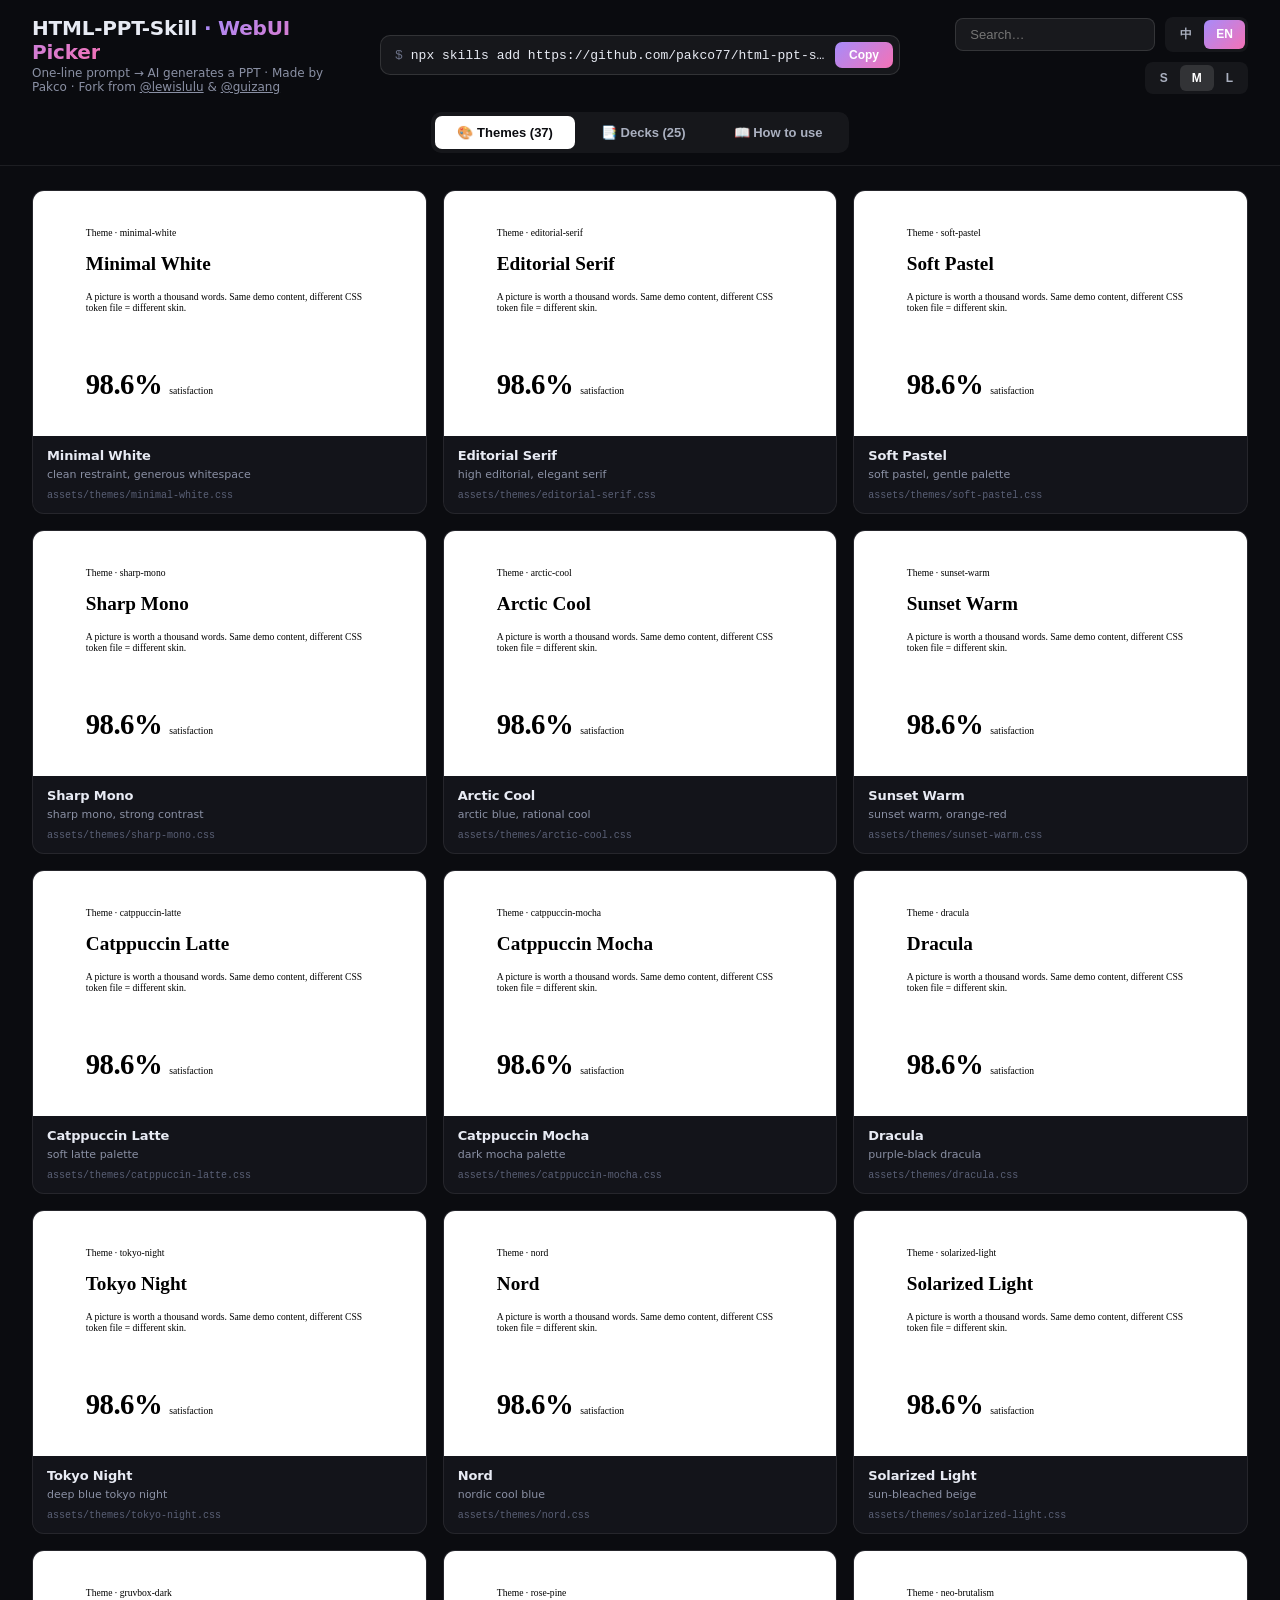
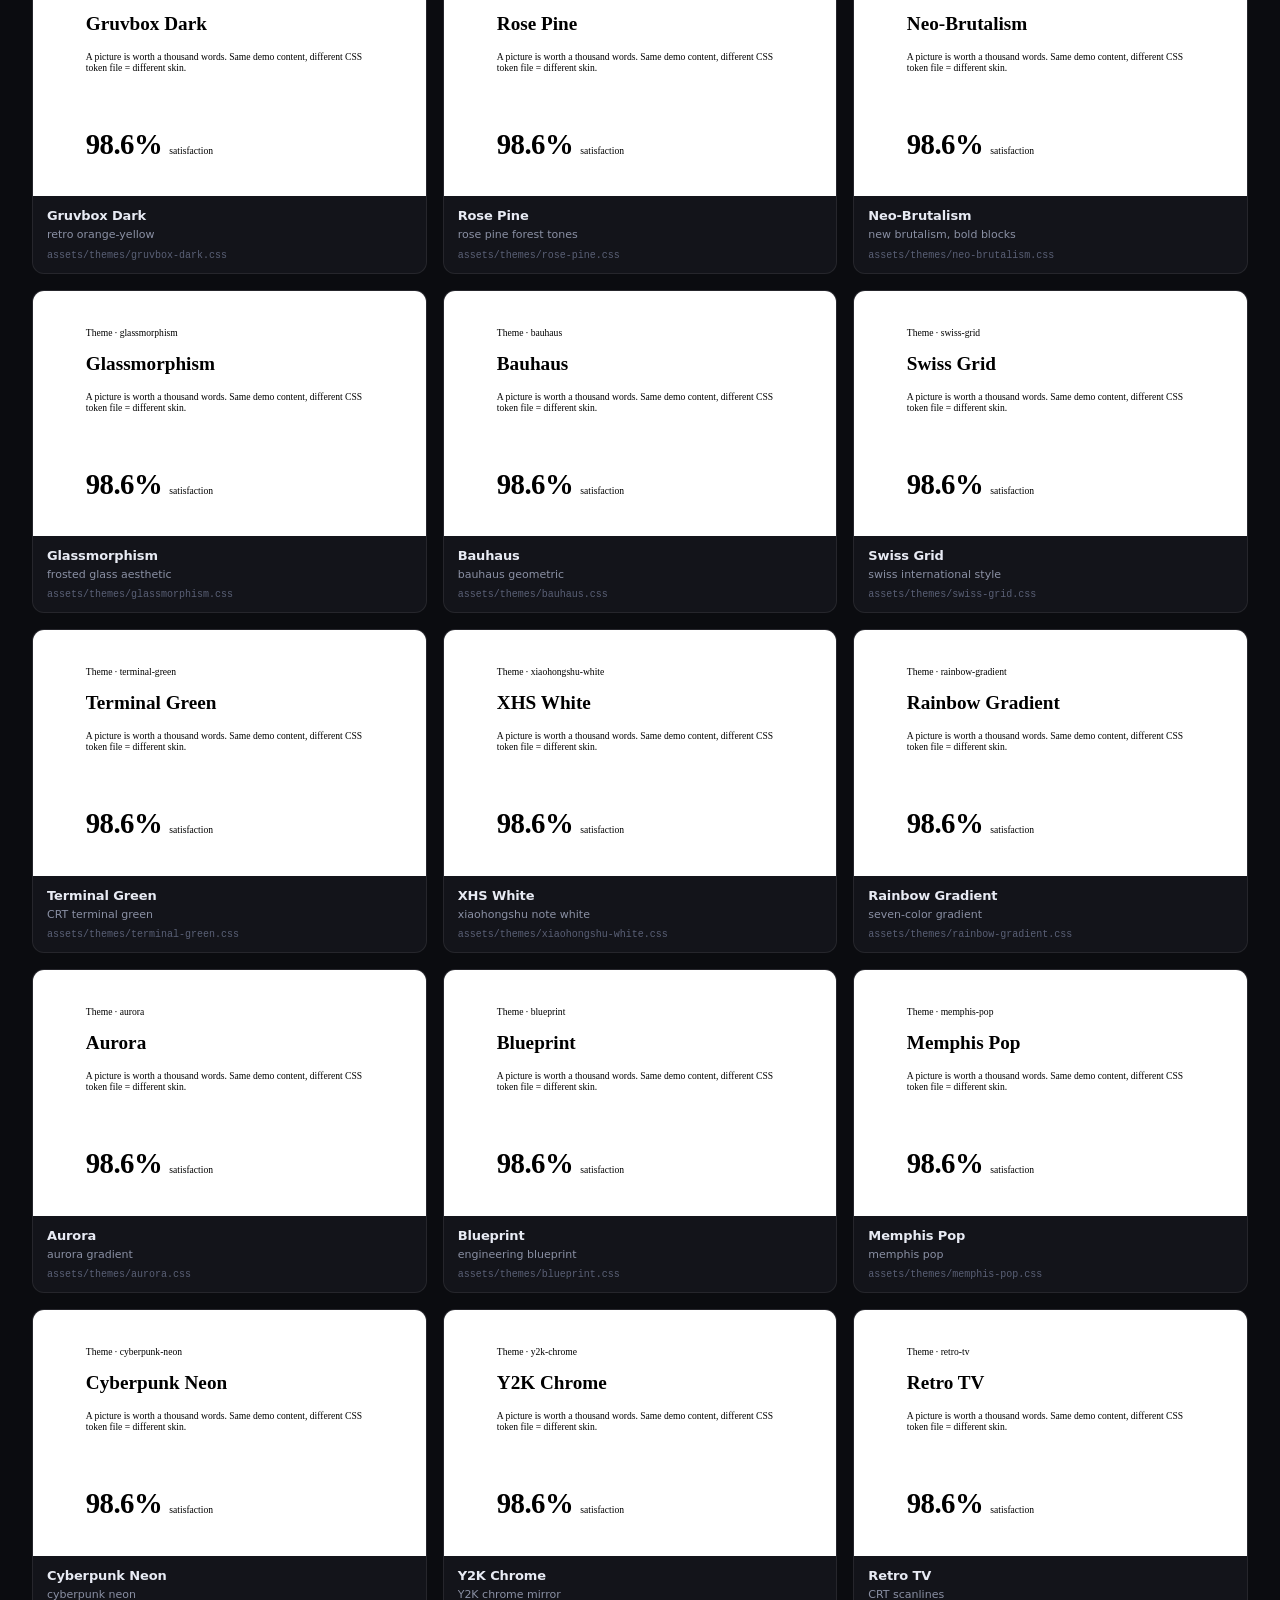
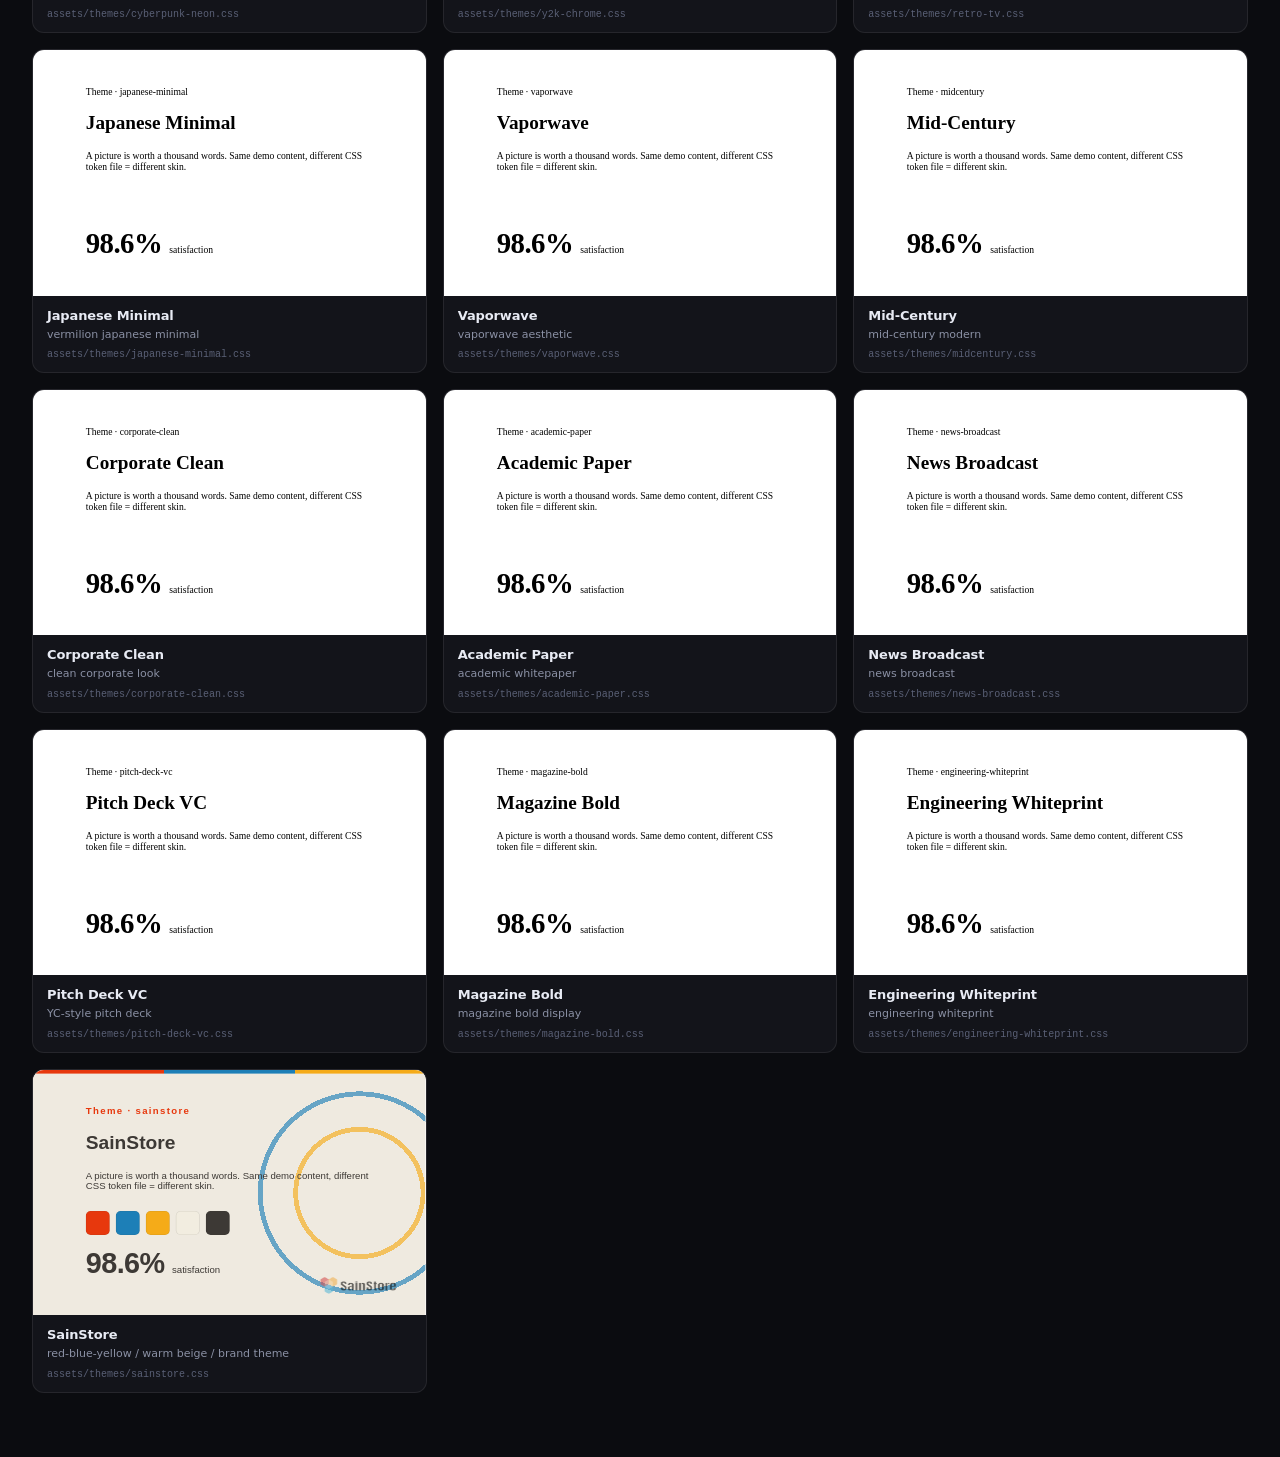
==== commit 617a58d3: "feat: integrate guizang-ppt-skill (2 templates, 9 theme cards)" ====
--- a/templates/style-picker.html
+++ b/templates/style-picker.html
@@ -10,7 +10,7 @@
 
   /* ───── Header ───── */
   header{position:sticky;top:0;z-index:50;background:rgba(11,12,16,.92);backdrop-filter:blur(12px);
-    border-bottom:1px solid rgba(255,255,255,.08);padding:16px 32px 0;
+    border-bottom:1px solid rgba(255,255,255,.08);padding:16px 32px 12px;
     display:grid;grid-template-columns:1fr auto 1fr;align-items:center;gap:24px;row-gap:14px}
   header .brand h1{margin:0;font-size:20px;letter-spacing:-.01em;font-weight:800}
   header .brand h1 .accent{background:linear-gradient(135deg,#a78bfa 0%,#f472b6 100%);
@@ -86,6 +86,11 @@
   .meta .name{margin:0;font-size:13px;font-weight:700;letter-spacing:-.01em}
   .meta .desc{margin:4px 0 0;font-size:11px;color:#8a90a4;line-height:1.5}
   .meta .id{margin:6px 0 0;font-size:10px;color:#5a6076;font-family:'JetBrains Mono',monospace}
+  .meta .author{margin:4px 0 0;font-size:10px;color:#6a7086;font-family:'JetBrains Mono',monospace;letter-spacing:.05em}
+  .meta .feat{margin:4px 0 0;font-size:10px;display:flex;gap:6px;flex-wrap:wrap}
+  .meta .feat span{padding:1px 6px;border-radius:3px;font-family:'JetBrains Mono',monospace;letter-spacing:.03em}
+  .meta .feat .yes{background:rgba(26,175,108,.15);color:#1aaf6c}
+  .meta .feat .no{background:rgba(255,255,255,.05);color:#5a6076}
   .empty{padding:80px 20px;text-align:center;color:#5a6076}
 
   /* Modal */
@@ -222,15 +227,15 @@
 const I18N = {
   zh: {
     htmlLang: 'zh-CN',
-    sub: '37 主题 · 16 完整 Deck · 给 Agent 一句话直接生成 PPT · ',
-    forkLink: 'fork 自 @lewislulu',
+    sub: '给 Agent 一句话直接生成 PPT · Made by Pakco · ',
+    forkLink: 'Fork from @lewislulu & @guizang',
     installTitle: '点击复制安装命令',
     copy: '复制',
     copied: '✓ 已复制',
     search: '搜索名称…',
     sizeS: '小', sizeM: '中', sizeL: '大',
     tabThemes: '🎨 主题 (37)',
-    tabDecks: '📑 模板 (16)',
+    tabDecks: '📑 模板 (25)',
     tabGuide: '📖 使用说明',
     empty: '没有匹配的风格',
     toastDefault: '已复制 Prompt — 粘到 Claude / Codex / Hermes 即用',
@@ -240,6 +245,8 @@
     toastPromptPasted: '已复制 Prompt — 粘到 Agent 即用',
     toastCardCopied: (label)=>`已复制「${label}」Prompt — 粘到 Agent 即用`,
     copyPrompt: '📋 复制 Prompt',
+    featPresenter: '🎤 演讲者模式',
+    featNoPresenter: '无演讲者模式',
     zoomHint: 'CLICK TO ZOOM',
     badgeScenario: 'scenario',
     badgeExtracted: 'extracted',
@@ -253,6 +260,8 @@
       linkZip: '⬇️ 下载 ZIP',
       linkRelease: '🏷 Releases',
       linkUpstream: '🙏 致敬上游 lewislulu',
+      linkGuizang: '🙏 致敬上游 guizang',
+      terminalTip: '💻 <b style="color:#cfd4e2">如何打开终端：</b>Mac → 聚焦搜索（⌘ Space）输入"终端"或"Terminal"；Windows → 按 Win 键搜索"PowerShell"或"cmd"。',
       h2: '如何让 Agent 用',
       h2body: '<b style="color:#fff">最快路径：</b>到 <code>🎨 主题</code> 或 <code>📑 模板</code> 标签页，点任意一张卡片就把对应的 Prompt 复制到剪贴板了。直接粘到你的 Agent 对话框，把方括号 <code>[在此粘贴你的内容大纲]</code> 换成你自己的内容即可。',
       h2steps: '<b style="color:#cfd4e2">四步流程：</b>',
@@ -268,7 +277,7 @@
         '"把这段 outline 变成投资人 pitch deck，用 pitch-deck-vc 主题"',
         '"做一个小红书图文，9 张，用 xhs-pastel-card 模板"',
         '"做一份带演讲者模式的产品分享，用 presenter-mode-reveal 模板，每页带 200 字逐字稿"',
-        '"做一份 SainStore 周报，用 sainstore 主题，KPI / Pipeline / 阻塞项三段"'
+        '"做一份 SainStore 汇报，用 sainstore 主题，KPI / Pipeline / 阻塞项三段"'
       ],
       h4: '键盘快捷键（生成的 deck 自带运行时）',
       shortcuts: [
@@ -307,19 +316,26 @@
 - 输出：基于该模板复制一份新 deck，替换为我的内容
 - 保留模板的 .tpl-${name} 作用域 CSS 和所有视觉元素
 - 内容：[在此粘贴你的内容大纲 / 关键数据 / 章节结构]
+请生成完整可直接浏览器打开的 HTML。`,
+    promptGuizang: (id, label, deckDir, themeKey) => `请使用 guizang-ppt-skill 生成一份 PPT。
+- 风格 = ${deckDir === 'guizang-magazine' ? 'A · 电子杂志风' : 'B · 瑞士国际主义'}
+- 主题色 = ${label}（theme key: ${themeKey}）
+- 页数：8-12 页（你可按内容调整）
+- 输出：单文件 index.html，含 WebGL 背景和翻页
+- 内容：[在此粘贴你的内容大纲 / 主题方向 / 关键论点]
 请生成完整可直接浏览器打开的 HTML。`
   },
   en: {
     htmlLang: 'en',
-    sub: '37 themes · 16 full decks · one-line prompt → AI generates a PPT · ',
-    forkLink: 'fork from @lewislulu',
+    sub: 'One-line prompt → AI generates a PPT · Made by Pakco · ',
+    forkLink: 'Fork from @lewislulu & @guizang',
     installTitle: 'Click to copy install command',
     copy: 'Copy',
     copied: '✓ Copied',
     search: 'Search…',
     sizeS: 'S', sizeM: 'M', sizeL: 'L',
     tabThemes: '🎨 Themes (37)',
-    tabDecks: '📑 Decks (16)',
+    tabDecks: '📑 Decks (25)',
     tabGuide: '📖 How to use',
     empty: 'No matches',
     toastDefault: 'Prompt copied — paste into Claude / Codex / Hermes',
@@ -329,6 +345,8 @@
     toastPromptPasted: 'Prompt copied — paste into your agent',
     toastCardCopied: (label)=>`Copied "${label}" prompt — paste into your agent`,
     copyPrompt: '📋 Copy Prompt',
+    featPresenter: '🎤 Presenter',
+    featNoPresenter: 'No presenter',
     zoomHint: 'CLICK TO ZOOM',
     badgeScenario: 'scenario',
     badgeExtracted: 'extracted',
@@ -342,6 +360,8 @@
       linkZip: '⬇️ Download ZIP',
       linkRelease: '🏷 Releases',
       linkUpstream: '🙏 Upstream (lewislulu)',
+      linkGuizang: '🙏 Upstream (guizang)',
+      terminalTip: '💻 <b style="color:#cfd4e2">How to open a terminal:</b> Mac → Spotlight (⌘ Space) type "Terminal"; Windows → press Win key and search "PowerShell" or "cmd".',
       h2: 'How to make your agent use it',
       h2body: '<b style="color:#fff">Fastest path:</b> open the <code>🎨 Themes</code> or <code>📑 Decks</code> tab, click any card — the matching prompt is copied to your clipboard. Paste into your agent and replace the bracketed <code>[paste your outline here]</code> with your content.',
       h2steps: '<b style="color:#cfd4e2">Four steps:</b>',
@@ -396,11 +416,18 @@
 - output: copy this template into a new deck and replace with my content
 - keep the .tpl-${name} scoped CSS and all visual elements
 - content: [paste your outline / key data / section structure here]
+Please return a complete HTML deck I can open in the browser.`,
+    promptGuizang: (id, label, deckDir, themeKey) => `Please use guizang-ppt-skill to build me a deck.
+- style = ${deckDir === 'guizang-magazine' ? 'A · Magazine e-ink' : 'B · Swiss International Style'}
+- color theme = ${label} (theme key: ${themeKey})
+- pages: 8-12 (adjust to fit content)
+- output: single-file index.html with WebGL background and swipe navigation
+- content: [paste your outline / theme direction / key points here]
 Please return a complete HTML deck I can open in the browser.`
   }
 };
 
-/* ───── Data: 37 themes + 16 decks ─────
+/* ───── Data: 37 themes + 25 decks ─────
    Tuple: [id, zhLabel, enLabel, descZh, descEn]
    When enLabel is null, the id (which is already English) is used as the EN label.
 */
@@ -445,22 +472,33 @@
 ];
 
 const DECKS = [
-  ['xhs-white-editorial',      '白底杂志风',         'XHS White Editorial',     'extracted', '小红书图文 / 生活方式',    'xhs post / lifestyle'],
-  ['graphify-dark-graph',      '暗底知识图谱',       'Dark Knowledge Graph',    'extracted', 'AI / 图谱 / 数据产品',     'AI / graph / data product'],
-  ['knowledge-arch-blueprint', '奶油蓝图架构',       'Cream Blueprint Arch',    'extracted', '架构图 / 系统思考',         'architecture / systems thinking'],
-  ['hermes-cyber-terminal',    '暗终端 cyber',       'Dark Cyber Terminal',     'extracted', 'devtool / agent demo',      'devtool / agent demo'],
-  ['obsidian-claude-gradient', 'GitHub 暗紫渐变',    'GitHub Dark Purple',      'extracted', '工具讲解 / LLM 产品',       'tooling / LLM product'],
-  ['testing-safety-alert',     '红琥珀警示',         'Red-Amber Safety Alert',  'extracted', '安全 / 事故复盘 / AI safety','safety / incident review / AI safety'],
-  ['xhs-pastel-card',          '柔和马卡龙',         'Soft Pastel Card',        'extracted', '生活方式 / 软情绪',         'lifestyle / soft tone'],
-  ['dir-key-nav-minimal',      '方向键 8 色极简',    'Dir-Key 8-color Minimal', 'extracted', 'keynote / 一页一观点',      'keynote / one point per slide'],
-  ['pitch-deck',               'Pitch Deck',         null,                      'scenario',  '融资 / 创业路演',           'fundraising / startup pitch'],
-  ['product-launch',           'Product Launch',     null,                      'scenario',  '产品发布 / 发布会',         'product launch / keynote'],
-  ['tech-sharing',             '技术分享',           'Tech Sharing',            'scenario',  '内部技术分享 / 大会演讲',   'internal tech talk / conference'],
-  ['weekly-report',            'Weekly Report',      null,                      'scenario',  '周报 / 业务复盘',           'weekly report / business review'],
-  ['xhs-post',                 '小红书 9 屏 3:4',    'XHS 9-card 3:4',          'scenario',  '小红书 / IG 轮播',          'xhs / IG carousel'],
-  ['course-module',            '课程模块',           'Course Module',           'scenario',  '在线课程 / workshop',       'online course / workshop'],
-  ['presenter-mode-reveal',    '🎤 演讲者模式',      '🎤 Presenter Mode',       'scenario',  '带逐字稿 / speaker view',   'speaker notes / speaker view'],
-  ['sainstore',                'SainStore 周报',     'SainStore Weekly',        'scenario',  'SainStore 品牌 / 三色圆环 / 周报', 'SainStore brand / 3-color rings / weekly report']
+  ['xhs-white-editorial',      '白底杂志风',         'XHS White Editorial',     'extracted', '小红书图文 / 生活方式',    'xhs post / lifestyle',              'Lewis'],
+  ['graphify-dark-graph',      '暗底知识图谱',       'Dark Knowledge Graph',    'extracted', 'AI / 图谱 / 数据产品',     'AI / graph / data product',         'Lewis'],
+  ['knowledge-arch-blueprint', '奶油蓝图架构',       'Cream Blueprint Arch',    'extracted', '架构图 / 系统思考',         'architecture / systems thinking',   'Lewis'],
+  ['hermes-cyber-terminal',    '暗终端 cyber',       'Dark Cyber Terminal',     'extracted', 'devtool / agent demo',      'devtool / agent demo',              'Lewis'],
+  ['obsidian-claude-gradient', 'GitHub 暗紫渐变',    'GitHub Dark Purple',      'extracted', '工具讲解 / LLM 产品',       'tooling / LLM product',             'Lewis'],
+  ['testing-safety-alert',     '红琥珀警示',         'Red-Amber Safety Alert',  'extracted', '安全 / 事故复盘 / AI safety','safety / incident review / AI safety','Lewis'],
+  ['xhs-pastel-card',          '柔和马卡龙',         'Soft Pastel Card',        'extracted', '生活方式 / 软情绪',         'lifestyle / soft tone',             'Lewis'],
+  ['dir-key-nav-minimal',      '方向键 8 色极简',    'Dir-Key 8-color Minimal', 'extracted', 'keynote / 一页一观点',      'keynote / one point per slide',     'Lewis'],
+  ['pitch-deck',               'Pitch Deck',         null,                      'scenario',  '融资 / 创业路演',           'fundraising / startup pitch',       'Lewis'],
+  ['product-launch',           'Product Launch',     null,                      'scenario',  '产品发布 / 发布会',         'product launch / keynote',          'Lewis'],
+  ['tech-sharing',             '技术分享',           'Tech Sharing',            'scenario',  '内部技术分享 / 大会演讲',   'internal tech talk / conference',   'Lewis'],
+  ['weekly-report',            'Weekly Report',      null,                      'scenario',  '周报 / 业务复盘',           'weekly report / business review',   'Lewis'],
+  ['xhs-post',                 '小红书 9 屏 3:4',    'XHS 9-card 3:4',          'scenario',  '小红书 / IG 轮播',          'xhs / IG carousel',                'Lewis'],
+  ['course-module',            '课程模块',           'Course Module',           'scenario',  '在线课程 / workshop',       'online course / workshop',          'Lewis'],
+  ['presenter-mode-reveal',    '🎤 演讲者模式',      '🎤 Presenter Mode',       'scenario',  '带逐字稿 / speaker view',   'speaker notes / speaker view',      'Lewis'],
+  ['sainstore',                'SainStore 汇报',     'SainStore Report',        'scenario',  'SainStore 品牌 / 三色圆环 / 汇报', 'SainStore brand / 3-color rings / report', 'SainStore'],
+  // ── Guizang · Style A 电子杂志风 (by 歸藏) ──
+  ['guizang-magazine-ink',    '歸藏·墨水经典',   'Guizang · Ink Classic',    'extracted', '杂志×电子墨水 · WebGL流体 / 默认',        'magazine×e-ink · WebGL fluid / default',       '歸藏', 'guizang-magazine', 'ink'],
+  ['guizang-magazine-indigo', '歸藏·靛蓝瓷',     'Guizang · Indigo',         'extracted', '杂志×电子墨水 · 冷静理性的靛蓝',           'magazine×e-ink · rational indigo',              '歸藏', 'guizang-magazine', 'indigo'],
+  ['guizang-magazine-forest', '歸藏·森林墨',     'Guizang · Forest Ink',     'extracted', '杂志×电子墨水 · 国家地理感的森绿',          'magazine×e-ink · National Geographic green',    '歸藏', 'guizang-magazine', 'forest'],
+  ['guizang-magazine-kraft',  '歸藏·牛皮纸',     'Guizang · Kraft Paper',    'extracted', '杂志×电子墨水 · 老笔记本的温暖棕',          'magazine×e-ink · warm kraft brown',             '歸藏', 'guizang-magazine', 'kraft'],
+  ['guizang-magazine-dune',   '歸藏·沙丘',       'Guizang · Dune',           'extracted', '杂志×电子墨水 · 沙漠黄昏的克制灰',          'magazine×e-ink · restrained desert grey',       '歸藏', 'guizang-magazine', 'dune'],
+  // ── Guizang · Style B 瑞士国际主义 (by 歸藏) ──
+  ['guizang-swiss-ikb',       '歸藏·克莱因蓝',   'Guizang · IKB Blue',       'extracted', '瑞士国际主义 · WebGL网格 / 克莱因蓝',       'Swiss Style · WebGL grid / Klein Blue',         '歸藏', 'guizang-swiss', 'ikb'],
+  ['guizang-swiss-lemon',     '歸藏·柠檬黄',     'Guizang · Lemon',          'extracted', '瑞士国际主义 · WebGL网格 / 柠檬黄',         'Swiss Style · WebGL grid / Cadmium Yellow',     '歸藏', 'guizang-swiss', 'lemon'],
+  ['guizang-swiss-green',     '歸藏·柠檬绿',     'Guizang · Lemon Green',    'extracted', '瑞士国际主义 · WebGL网格 / 柠檬绿',         'Swiss Style · WebGL grid / Highlighter Green',  '歸藏', 'guizang-swiss', 'green'],
+  ['guizang-swiss-orange',    '歸藏·安全橙',     'Guizang · Safety Orange',  'extracted', '瑞士国际主义 · WebGL网格 / 安全橙',          'Swiss Style · WebGL grid / Safety Orange',      '歸藏', 'guizang-swiss', 'orange']
 ];
 
 /* ───── State + helpers ───── */
@@ -533,7 +571,7 @@
 
   // brand sub
   document.getElementById('brand-sub').innerHTML =
-    `${t.sub}<a href="${UPSTREAM_URL}" target="_blank" style="color:#8a90a4;text-decoration:underline">${t.forkLink}</a>`;
+    `${t.sub}Fork from <a href="${UPSTREAM_URL}" target="_blank" style="color:#8a90a4;text-decoration:underline">@lewislulu</a> & <a href="https://github.com/op7418/guizang-ppt-skill" target="_blank" style="color:#8a90a4;text-decoration:underline">@guizang</a>`;
 
   // install bar
   document.getElementById('install-bar').title = t.installTitle;
@@ -620,21 +658,38 @@
       const [name,,,kind] = it;
       const label = deckLabel(it);
       const desc  = deckDesc(it);
-      promptText = t.promptDeck(name, label);
-      // Pass lang to deck iframe for forward-compat — templates can opt in via URLSearchParams
-      modalSrc   = {src: `full-decks/${name}/index.html?lang=${lang}`};
+      const author  = it[6] || '';       // 第7字段: 作者
+      const deckDir = it[7] || name;     // 第8字段: 实际目录名(缺省=id)
+      const themeKey= it[8] || '';       // 第9字段: URL ?theme= 参数值
+
+      // Guizang decks 用专用 prompt; 普通 deck 用 promptDeck
+      if(author && themeKey && t.promptGuizang){
+        promptText = t.promptGuizang(name, label, deckDir, themeKey);
+      }else{
+        promptText = t.promptDeck(name, label);
+      }
+
+      // iframe src: 带 theme 参数的指向实际目录
+      const iframeParams = new URLSearchParams();
+      iframeParams.set('lang', lang);
+      if(themeKey) iframeParams.set('theme', themeKey);
+      const iframeSrc = `full-decks/${deckDir}/index.html?${iframeParams}`;
+
+      modalSrc   = {src: iframeSrc};
       modalLabel = `${label} · ${name}`;
       card.innerHTML = `
         <button class="copy-btn" type="button">${t.copyPrompt}</button>
         <span class="zoom-hint">${t.zoomHint}</span>
         <div class="preview">
           <span class="badge ${kind}">${kind}</span>
-          <iframe src="full-decks/${name}/index.html?lang=${lang}" loading="lazy"></iframe>
+          <iframe src="${iframeSrc}" loading="lazy"></iframe>
         </div>
         <div class="meta">
           <p class="name">${label}</p>
           <p class="desc">${desc}</p>
-          <p class="id">templates/full-decks/${name}/</p>
+          ${author ? `<p class="author">by ${author}</p>` : `<p class="author">by Lewis</p>`}
+          <div class="feat">${author==='歸藏' ? `<span class="no">${t.featNoPresenter}</span>` : `<span class="yes">${t.featPresenter}</span>`}</div>
+          <p class="id">templates/full-decks/${deckDir}/</p>
         </div>`;
     }
 
@@ -677,11 +732,13 @@
       <code>${INSTALL_CMD}</code>
       <button data-copy="${INSTALL_CMD}">${T().copy}</button>
     </div>
+    <p style="margin-top:10px;color:#8a90a4;font-size:13px">${t.terminalTip}</p>
     <div class="links">
       <a href="${REPO_URL}" target="_blank">${t.linkRepo}</a>
       <a href="${REPO_URL}/archive/refs/heads/main.zip">${t.linkZip}</a>
       <a href="${REPO_URL}/releases" target="_blank">${t.linkRelease}</a>
       <a href="${UPSTREAM_URL}" target="_blank">${t.linkUpstream}</a>
+      <a href="https://github.com/op7418/guizang-ppt-skill" target="_blank">${t.linkGuizang}</a>
     </div>
 
     <h2><span class="num">2</span>${t.h2}</h2>
